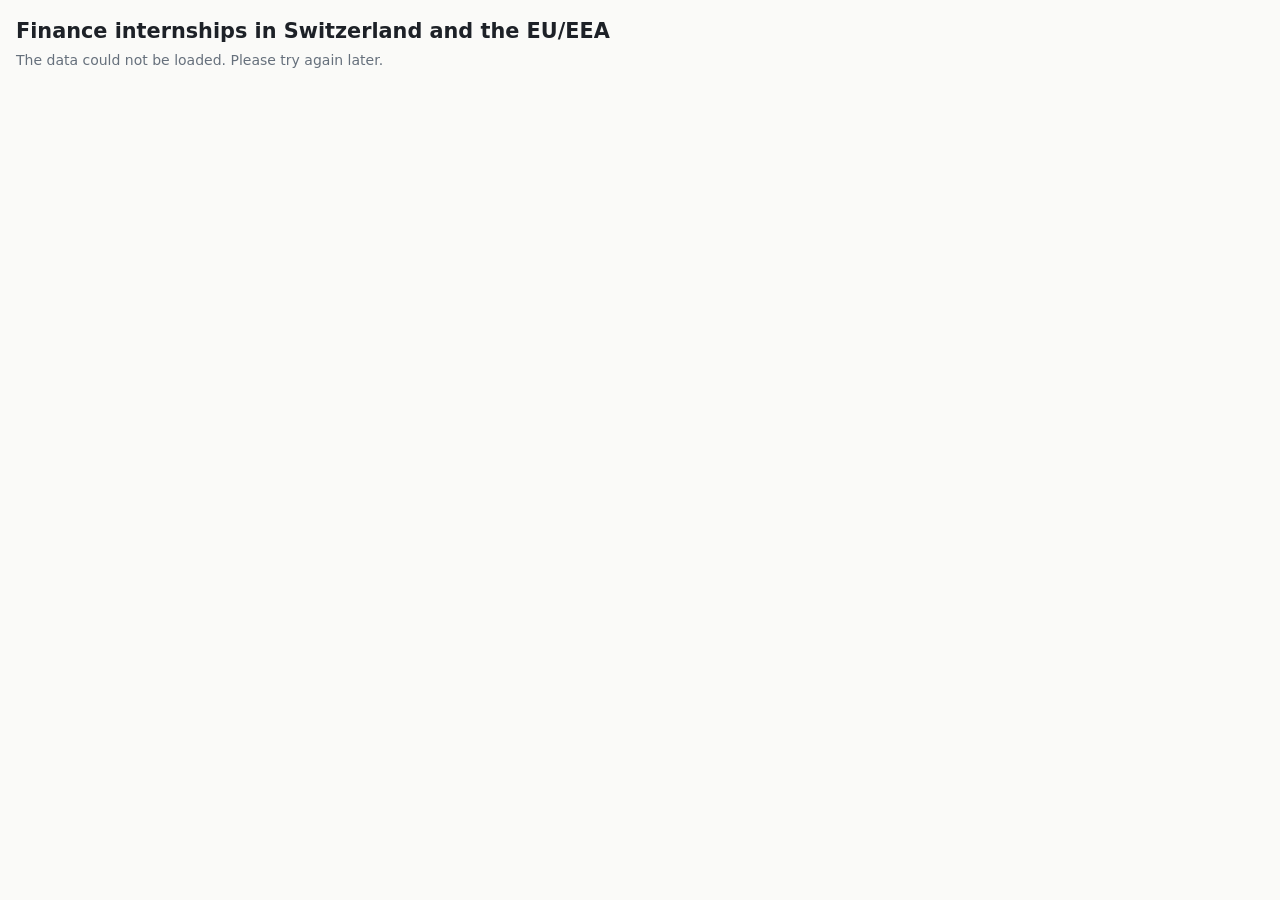
==== site/index.html @ c435c53b "feat: add tracker website Co-Authored-By: Claude Opus 5.5 <noreply@anthropic.com>" ====
<!doctype html>
<html lang="en">
<head>
<meta charset="utf-8">
<meta name="viewport" content="width=device-width, initial-scale=1">
<meta name="robots" content="noindex">
<meta name="color-scheme" content="light dark">
<title>Finance internships in Switzerland and the EU/EEA</title>
<link rel="stylesheet" href="style.css">
</head>
<body>
<header>
  <h1>Finance internships in Switzerland and the EU/EEA</h1>
  <p id="status" class="status" aria-live="polite">Loading...</p>
  <details id="coverage" class="coverage" hidden>
    <summary id="coverage-summary"></summary>
    <p id="coverage-list"></p>
  </details>
</header>
<main>
  <section id="filters" class="filters" aria-label="Filters">
    <label class="open-only"><input type="checkbox" id="open-only" checked> Open only</label>
    <details data-filter="countries"><summary>Country <span class="count"></span></summary><div class="options"></div></details>
    <details data-filter="sectors"><summary>Sector <span class="count"></span></summary><div class="options"></div></details>
    <details data-filter="seasons"><summary>Season <span class="count"></span></summary><div class="options"></div></details>
    <details data-filter="languages"><summary>Languages <span class="count"></span></summary>
      <div class="options"></div>
      <p class="hint">Hides roles that need a language you have not ticked. Roles with no stated language stay visible.</p>
    </details>
    <button type="button" id="reset">Reset</button>
  </section>
  <p id="result-count" class="result-count"></p>
  <div class="table-wrap" id="table-wrap">
    <table id="roles">
      <thead><tr></tr></thead>
      <tbody></tbody>
    </table>
  </div>
  <p id="message" class="message" role="status"></p>
</main>
<script type="module" src="app.js"></script>
</body>
</html>
---- site/style.css ----
:root {
  --bg: #fafaf8; --fg: #1d2127; --muted: #66707c; --line: #dcdfe3; --head: #eef0f2;
  --accent: #0b5cad; --row-alt: #f4f5f6; --warn-bg: #fff3d6; --warn-fg: #6b4a00;
}
@media (prefers-color-scheme: dark) {
  :root {
    --bg: #14171b; --fg: #e4e7ea; --muted: #97a1ac; --line: #2c333b; --head: #1e242b;
    --accent: #6cb2f2; --row-alt: #181c21; --warn-bg: #3b2f10; --warn-fg: #f3d58a;
  }
}
* { box-sizing: border-box; }
html, body { margin: 0; overflow-x: hidden; }
body { background: var(--bg); color: var(--fg); font: 14px/1.45 system-ui, -apple-system, "Segoe UI", sans-serif; padding: 16px; }
h1 { font-size: 1.3rem; margin: 0 0 4px; }
.status { margin: 0 0 6px; color: var(--muted); }
.budget-note { display: inline-block; background: var(--warn-bg); color: var(--warn-fg); padding: 1px 8px; border-radius: 4px; margin-top: 4px; }
.coverage { margin: 0 0 10px; color: var(--muted); }
.coverage summary { cursor: pointer; }
.coverage p { margin: 4px 0 0; max-height: 8em; overflow: auto; }
.filters { display: flex; flex-wrap: wrap; gap: 8px; align-items: flex-start; margin: 12px 0 8px; }
.filters details { position: relative; border: 1px solid var(--line); border-radius: 6px; background: var(--head); }
.filters summary { cursor: pointer; padding: 5px 10px; user-select: none; }
.options { display: flex; flex-direction: column; gap: 2px; padding: 4px 10px 8px; max-height: 14em; overflow: auto; min-width: 11em; background: var(--bg); border-top: 1px solid var(--line); }
.filters details[open] { z-index: 5; }
.hint { margin: 0; padding: 0 10px 8px; color: var(--muted); font-size: 12px; max-width: 18em; }
.open-only { padding: 5px 6px; }
button { font: inherit; color: inherit; }
#reset { border: 1px solid var(--line); background: var(--head); border-radius: 6px; padding: 5px 10px; cursor: pointer; }
.result-count { margin: 4px 0; color: var(--muted); }
.table-wrap { overflow: auto; max-width: 100%; max-height: 75vh; border: 1px solid var(--line); border-radius: 6px; }
table { border-collapse: separate; border-spacing: 0; width: 100%; min-width: 900px; }
th, td { text-align: left; padding: 6px 10px; border-bottom: 1px solid var(--line); vertical-align: top; }
thead th { position: sticky; top: 0; background: var(--head); z-index: 2; padding: 0; white-space: nowrap; }
thead th button { all: unset; box-sizing: border-box; display: block; width: 100%; padding: 8px 10px; cursor: pointer; font-weight: 600; }
thead th button:focus-visible { outline: 2px solid var(--accent); outline-offset: -2px; }
tbody tr:nth-child(even) { background: var(--row-alt); }
tbody tr.closed { color: var(--muted); }
td a { color: var(--accent); }
.muted { color: var(--muted); }
.tag { font-size: 11px; border: 1px solid var(--line); border-radius: 4px; padding: 0 5px; margin-left: 4px; }
.message { padding: 16px 0; color: var(--muted); }
[hidden] { display: none !important; }
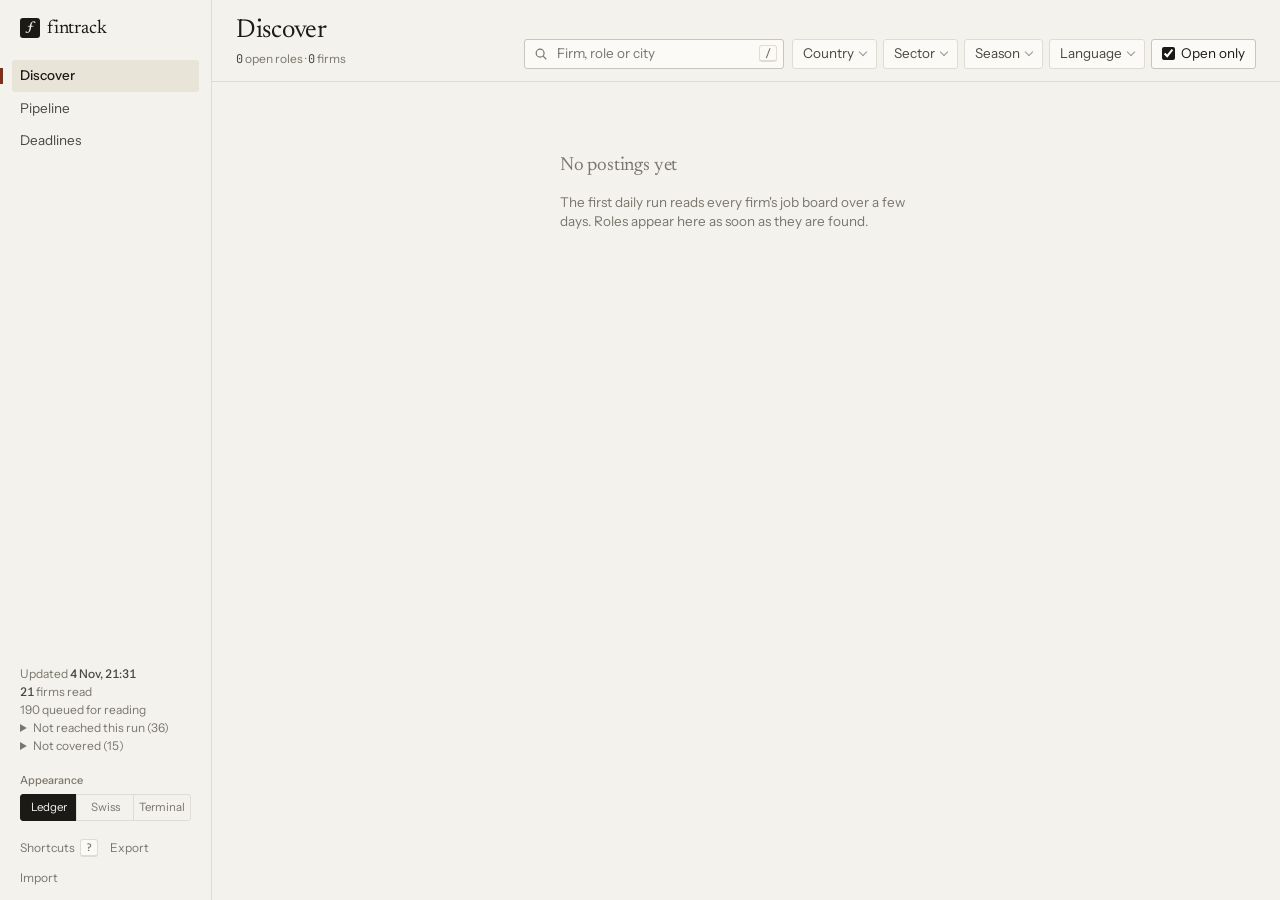
==== commit bdc18be5: "Redesign the site as a discovery and application tracker Three views (Discover, Pipeline, Deadlines)" ====
--- a/site/index.html
+++ b/site/index.html
@@ -1,43 +1,86 @@
 <!doctype html>
-<html lang="en">
+<html lang="en" data-theme="ledger">
 <head>
 <meta charset="utf-8">
 <meta name="viewport" content="width=device-width, initial-scale=1">
 <meta name="robots" content="noindex">
-<meta name="color-scheme" content="light dark">
-<title>Finance internships in Switzerland and the EU/EEA</title>
+<title>Fintrack — finance internships, Switzerland &amp; EU</title>
+<link rel="preconnect" href="https://fonts.googleapis.com">
+<link rel="preconnect" href="https://fonts.gstatic.com" crossorigin>
+<link id="theme-fonts" rel="stylesheet" href="https://fonts.googleapis.com/css2?family=Instrument+Sans:wght@400;500;600&family=Newsreader:opsz,wght@6..72,400;6..72,500&family=JetBrains+Mono:wght@400;500&display=swap">
 <link rel="stylesheet" href="style.css">
+<script>
+  // Apply the saved theme before first paint.
+  try { const t = JSON.parse(localStorage.getItem("fintrack.prefs.v1"))?.theme; if (t) document.documentElement.dataset.theme = t; } catch {}
+</script>
 </head>
 <body>
-<header>
-  <h1>Finance internships in Switzerland and the EU/EEA</h1>
-  <p id="status" class="status" aria-live="polite">Loading...</p>
-  <details id="coverage" class="coverage" hidden>
-    <summary id="coverage-summary"></summary>
-    <p id="coverage-list"></p>
-  </details>
-</header>
-<main>
-  <section id="filters" class="filters" aria-label="Filters">
-    <label class="open-only"><input type="checkbox" id="open-only" checked> Open only</label>
-    <details data-filter="countries"><summary>Country <span class="count"></span></summary><div class="options"></div></details>
-    <details data-filter="sectors"><summary>Sector <span class="count"></span></summary><div class="options"></div></details>
-    <details data-filter="seasons"><summary>Season <span class="count"></span></summary><div class="options"></div></details>
-    <details data-filter="languages"><summary>Languages <span class="count"></span></summary>
-      <div class="options"></div>
-      <p class="hint">Hides roles that need a language you have not ticked. Roles with no stated language stay visible.</p>
-    </details>
-    <button type="button" id="reset">Reset</button>
-  </section>
-  <p id="result-count" class="result-count"></p>
-  <div class="table-wrap" id="table-wrap">
-    <table id="roles">
-      <thead><tr></tr></thead>
-      <tbody></tbody>
-    </table>
-  </div>
-  <p id="message" class="message" role="status"></p>
-</main>
+<a class="skip" href="#view">Skip to content</a>
+<div class="app">
+  <nav class="rail" aria-label="Main">
+    <div class="brand"><span class="brand-mark" aria-hidden="true">ƒ</span>fintrack</div>
+    <ul class="nav">
+      <li><a href="#discover" data-view="discover"><span>Discover</span><kbd>1</kbd><span class="nav-count" id="count-discover"></span></a></li>
+      <li><a href="#pipeline" data-view="pipeline"><span>Pipeline</span><kbd>2</kbd><span class="nav-count" id="count-pipeline"></span></a></li>
+      <li><a href="#deadlines" data-view="deadlines"><span>Deadlines</span><kbd>3</kbd><span class="nav-count" id="count-deadlines"></span></a></li>
+    </ul>
+    <div class="rail-foot">
+      <section class="coverage" id="coverage" aria-label="Data coverage"></section>
+      <fieldset class="themes">
+        <legend>Appearance</legend>
+        <label><input type="radio" name="theme" value="ledger"><span>Ledger</span></label>
+        <label><input type="radio" name="theme" value="swiss"><span>Swiss</span></label>
+        <label><input type="radio" name="theme" value="terminal"><span>Terminal</span></label>
+      </fieldset>
+      <div class="rail-actions">
+        <button type="button" class="link" id="open-shortcuts">Shortcuts <kbd>?</kbd></button>
+        <button type="button" class="link" id="export">Export</button>
+        <label class="link file-link">Import<input type="file" id="import" accept="application/json" hidden></label>
+      </div>
+    </div>
+  </nav>
+
+  <main class="main" id="main">
+    <header class="bar">
+      <div class="bar-title">
+        <h1 id="view-title">Discover</h1>
+        <p class="bar-meta" id="view-meta" aria-live="polite"></p>
+      </div>
+      <div class="toolbar" id="toolbar">
+        <label class="search">
+          <span class="visually-hidden">Search roles</span>
+          <svg aria-hidden="true" viewBox="0 0 16 16" width="14" height="14"><circle cx="7" cy="7" r="4.5" fill="none" stroke="currentColor" stroke-width="1.4"/><path d="M10.5 10.5 14 14" stroke="currentColor" stroke-width="1.4"/></svg>
+          <input id="search" type="search" placeholder="Firm, role or city" autocomplete="off" spellcheck="false">
+          <kbd>/</kbd>
+        </label>
+        <div class="filters" id="filters"></div>
+      </div>
+    </header>
+    <section id="view" class="view" tabindex="-1" aria-live="polite" aria-busy="true">
+      <div class="state"><p class="state-title">Loading postings…</p></div>
+    </section>
+  </main>
+
+  <aside class="detail" id="detail" aria-label="Role details" hidden></aside>
+</div>
+
+<dialog id="shortcuts" class="dialog" aria-labelledby="shortcuts-title">
+  <h2 id="shortcuts-title">Keyboard</h2>
+  <dl class="keys">
+    <dt><kbd>1</kbd> <kbd>2</kbd> <kbd>3</kbd></dt><dd>Discover, Pipeline, Deadlines</dd>
+    <dt><kbd>/</kbd></dt><dd>Search</dd>
+    <dt><kbd>j</kbd> <kbd>k</kbd></dt><dd>Next / previous role</dd>
+    <dt><kbd>Enter</kbd></dt><dd>Open details</dd>
+    <dt><kbd>s</kbd></dt><dd>Shortlist or remove</dd>
+    <dt><kbd>a</kbd></dt><dd>Mark as applied</dd>
+    <dt><kbd>[</kbd> <kbd>]</kbd></dt><dd>Move stage back / forward</dd>
+    <dt><kbd>o</kbd></dt><dd>Open the original ad</dd>
+    <dt><kbd>Esc</kbd></dt><dd>Close details or clear search</dd>
+  </dl>
+  <form method="dialog"><button class="btn">Close</button></form>
+</dialog>
+
+<div class="toast" id="toast" role="status" aria-live="polite"></div>
 <script type="module" src="app.js"></script>
 </body>
 </html>
--- a/site/style.css
+++ b/site/style.css
@@ -1,42 +1,641 @@
-:root {
-  --bg: #fafaf8; --fg: #1d2127; --muted: #66707c; --line: #dcdfe3; --head: #eef0f2;
-  --accent: #0b5cad; --row-alt: #f4f5f6; --warn-bg: #fff3d6; --warn-fg: #6b4a00;
+/* ---------------------------------------------------------------------------
+   Fintrack design tokens. Three art directions share one layout:
+   ledger (warm paper, serif display), swiss (white, grotesk, signal red),
+   terminal (graphite, mono-forward, amber).
+--------------------------------------------------------------------------- */
+:root,
+[data-theme="ledger"] {
+  --bg: #f4f2ec;
+  --surface: #fbfaf6;
+  --sunken: #ecE9e1;
+  --ink: #1b1a17;
+  --ink-2: #4a4740;
+  --muted: #7a766c;
+  --line: #e0dcd1;
+  --line-strong: #cbc5b7;
+  --accent: #8a2b16;          /* urgency, focus */
+  --accent-ink: #fbfaf6;
+  --accent-soft: #f1e2da;
+  --soon: #8a5a12;
+  --good: #2d6447;
+  --good-soft: #dfeae2;
+  --select: #e9e4d8;
+  --font-ui: "Instrument Sans", system-ui, sans-serif;
+  --font-display: "Newsreader", Georgia, serif;
+  --font-mono: "JetBrains Mono", ui-monospace, monospace;
+  --display-weight: 400;
+  --display-tracking: -0.01em;
+  --label-case: none;
+  --label-tracking: 0;
+  --radius: 3px;
+  --row: 36px;
+  --fs: 13.5px;
+  color-scheme: light;
 }
 @media (prefers-color-scheme: dark) {
-  :root {
-    --bg: #14171b; --fg: #e4e7ea; --muted: #97a1ac; --line: #2c333b; --head: #1e242b;
-    --accent: #6cb2f2; --row-alt: #181c21; --warn-bg: #3b2f10; --warn-fg: #f3d58a;
+  [data-theme="ledger"] {
+    --bg: #151412; --surface: #1c1b18; --sunken: #121110; --ink: #ece8df; --ink-2: #c4bfb3; --muted: #8d887d;
+    --line: #2b2925; --line-strong: #3b3832; --accent: #e5866a; --accent-ink: #151412; --accent-soft: #3a231c;
+    --soon: #d9a55a; --good: #7fbf98; --good-soft: #1f2e25; --select: #26241f;
+    color-scheme: dark;
   }
 }
-* { box-sizing: border-box; }
-html, body { margin: 0; overflow-x: hidden; }
-body { background: var(--bg); color: var(--fg); font: 14px/1.45 system-ui, -apple-system, "Segoe UI", sans-serif; padding: 16px; }
-h1 { font-size: 1.3rem; margin: 0 0 4px; }
-.status { margin: 0 0 6px; color: var(--muted); }
-.budget-note { display: inline-block; background: var(--warn-bg); color: var(--warn-fg); padding: 1px 8px; border-radius: 4px; margin-top: 4px; }
-.coverage { margin: 0 0 10px; color: var(--muted); }
-.coverage summary { cursor: pointer; }
-.coverage p { margin: 4px 0 0; max-height: 8em; overflow: auto; }
-.filters { display: flex; flex-wrap: wrap; gap: 8px; align-items: flex-start; margin: 12px 0 8px; }
-.filters details { position: relative; border: 1px solid var(--line); border-radius: 6px; background: var(--head); }
-.filters summary { cursor: pointer; padding: 5px 10px; user-select: none; }
-.options { display: flex; flex-direction: column; gap: 2px; padding: 4px 10px 8px; max-height: 14em; overflow: auto; min-width: 11em; background: var(--bg); border-top: 1px solid var(--line); }
-.filters details[open] { z-index: 5; }
-.hint { margin: 0; padding: 0 10px 8px; color: var(--muted); font-size: 12px; max-width: 18em; }
-.open-only { padding: 5px 6px; }
-button { font: inherit; color: inherit; }
-#reset { border: 1px solid var(--line); background: var(--head); border-radius: 6px; padding: 5px 10px; cursor: pointer; }
-.result-count { margin: 4px 0; color: var(--muted); }
-.table-wrap { overflow: auto; max-width: 100%; max-height: 75vh; border: 1px solid var(--line); border-radius: 6px; }
-table { border-collapse: separate; border-spacing: 0; width: 100%; min-width: 900px; }
-th, td { text-align: left; padding: 6px 10px; border-bottom: 1px solid var(--line); vertical-align: top; }
-thead th { position: sticky; top: 0; background: var(--head); z-index: 2; padding: 0; white-space: nowrap; }
-thead th button { all: unset; box-sizing: border-box; display: block; width: 100%; padding: 8px 10px; cursor: pointer; font-weight: 600; }
-thead th button:focus-visible { outline: 2px solid var(--accent); outline-offset: -2px; }
-tbody tr:nth-child(even) { background: var(--row-alt); }
-tbody tr.closed { color: var(--muted); }
-td a { color: var(--accent); }
-.muted { color: var(--muted); }
-.tag { font-size: 11px; border: 1px solid var(--line); border-radius: 4px; padding: 0 5px; margin-left: 4px; }
-.message { padding: 16px 0; color: var(--muted); }
-[hidden] { display: none !important; }
+[data-theme="swiss"] {
+  --bg: #ffffff;
+  --surface: #ffffff;
+  --sunken: #f5f5f5;
+  --ink: #0a0a0a;
+  --ink-2: #333333;
+  --muted: #737373;
+  --line: #e8e8e8;
+  --line-strong: #0a0a0a;
+  --accent: #e10600;
+  --accent-ink: #ffffff;
+  --accent-soft: #fde8e7;
+  --soon: #0a0a0a;
+  --good: #0a0a0a;
+  --good-soft: #f0f0f0;
+  --select: #f3f3f3;
+  --font-ui: "Geist", "Helvetica Neue", Arial, sans-serif;
+  --font-display: "Geist", "Helvetica Neue", Arial, sans-serif;
+  --font-mono: "Geist Mono", ui-monospace, monospace;
+  --display-weight: 600;
+  --display-tracking: -0.035em;
+  --label-case: uppercase;
+  --label-tracking: 0.06em;
+  --radius: 0px;
+  --row: 38px;
+  --fs: 13.5px;
+  color-scheme: light;
+}
+[data-theme="terminal"] {
+  --bg: #0d0e10;
+  --surface: #131518;
+  --sunken: #0a0b0c;
+  --ink: #d9dce1;
+  --ink-2: #aeb3bb;
+  --muted: #6f7680;
+  --line: #20242a;
+  --line-strong: #323840;
+  --accent: #f2a93b;
+  --accent-ink: #0d0e10;
+  --accent-soft: #2a2114;
+  --soon: #c9cdd3;
+  --good: #7ccf9a;
+  --good-soft: #15241b;
+  --select: #1a1d22;
+  --font-ui: "IBM Plex Sans", system-ui, sans-serif;
+  --font-display: "IBM Plex Mono", ui-monospace, monospace;
+  --font-mono: "IBM Plex Mono", ui-monospace, monospace;
+  --display-weight: 500;
+  --display-tracking: -0.02em;
+  --label-case: uppercase;
+  --label-tracking: 0.08em;
+  --radius: 2px;
+  --row: 32px;
+  --fs: 13px;
+  color-scheme: dark;
+}
+
+/* --- base ---------------------------------------------------------------- */
+*, *::before, *::after { box-sizing: border-box; }
+html, body { margin: 0; height: 100%; }
+body {
+  background: var(--bg);
+  color: var(--ink);
+  font: 400 var(--fs)/1.45 var(--font-ui);
+  font-feature-settings: "ss01", "cv11";
+  -webkit-font-smoothing: antialiased;
+  overflow-x: hidden;
+}
+a { color: inherit; }
+button, input, select, textarea { font: inherit; color: inherit; }
+kbd {
+  font: 500 10.5px/1 var(--font-mono);
+  color: var(--muted);
+  border: 1px solid var(--line);
+  border-bottom-width: 2px;
+  border-radius: var(--radius);
+  padding: 2px 4px;
+  min-width: 18px;
+  display: inline-block;
+  text-align: center;
+  background: var(--surface);
+}
+.num, .mono { font-family: var(--font-mono); font-variant-numeric: tabular-nums; letter-spacing: -0.01em; }
+.visually-hidden { position: absolute; width: 1px; height: 1px; overflow: hidden; clip: rect(0 0 0 0); white-space: nowrap; }
+.skip { position: absolute; left: -999px; top: 8px; z-index: 50; background: var(--ink); color: var(--bg); padding: 6px 10px; }
+.skip:focus { left: 8px; }
+:focus-visible { outline: 2px solid var(--accent); outline-offset: 1px; }
+.label {
+  font-size: 11px;
+  font-weight: 500;
+  color: var(--muted);
+  text-transform: var(--label-case);
+  letter-spacing: var(--label-tracking);
+}
+
+/* --- layout -------------------------------------------------------------- */
+.app {
+  display: grid;
+  grid-template-columns: 212px minmax(0, 1fr);
+  height: 100vh;
+  height: 100dvh;
+}
+.app.has-detail { grid-template-columns: 212px minmax(0, 1fr) min(420px, 38vw); }
+
+/* rail */
+.rail {
+  display: flex;
+  flex-direction: column;
+  border-right: 1px solid var(--line);
+  padding: 18px 12px 14px;
+  min-height: 0;
+  overflow-y: auto;
+}
+.brand {
+  font: var(--display-weight) 19px/1 var(--font-display);
+  letter-spacing: var(--display-tracking);
+  padding: 0 8px 22px;
+  display: flex;
+  align-items: center;
+  gap: 7px;
+}
+.brand-mark {
+  display: inline-grid;
+  place-items: center;
+  width: 20px;
+  height: 20px;
+  background: var(--ink);
+  color: var(--bg);
+  font: italic 500 14px/1 var(--font-display);
+  border-radius: var(--radius);
+}
+[data-theme="swiss"] .brand-mark { background: var(--accent); font-style: normal; }
+.nav { list-style: none; margin: 0; padding: 0; display: grid; gap: 1px; }
+.nav a {
+  display: grid;
+  grid-template-columns: 1fr auto auto;
+  align-items: center;
+  gap: 8px;
+  padding: 6px 8px;
+  text-decoration: none;
+  color: var(--ink-2);
+  border-radius: var(--radius);
+}
+.nav a kbd { visibility: hidden; }
+.nav a:hover { background: var(--select); }
+.nav a:hover kbd { visibility: visible; }
+.nav a[aria-current="page"] { background: var(--select); color: var(--ink); font-weight: 500; }
+.nav a[aria-current="page"]::before {
+  content: "";
+  position: absolute;
+  margin-left: -20px;
+  width: 3px; height: 16px;
+  background: var(--accent);
+}
+.nav-count { font: 400 11.5px var(--font-mono); color: var(--muted); font-variant-numeric: tabular-nums; }
+.rail-foot { margin-top: auto; display: grid; gap: 18px; padding: 0 8px; }
+.coverage { font-size: 12px; color: var(--muted); line-height: 1.5; }
+.coverage strong { color: var(--ink-2); font-weight: 500; }
+.coverage details summary { cursor: pointer; }
+.coverage details summary:hover { color: var(--ink); }
+.coverage ul { margin: 6px 0 0; padding: 0 0 0 12px; max-height: 140px; overflow: auto; }
+.coverage .warn { color: var(--soon); }
+.themes { border: 0; padding: 0; margin: 0; display: flex; gap: 0; flex-wrap: wrap; }
+.themes legend { padding: 0; margin-bottom: 6px; }
+.themes legend { font-size: 11px; font-weight: 500; color: var(--muted); text-transform: var(--label-case); letter-spacing: var(--label-tracking); }
+.themes label { flex: 1; }
+.themes input { position: absolute; opacity: 0; }
+.themes span {
+  display: block;
+  text-align: center;
+  padding: 4px 0;
+  font-size: 11.5px;
+  border: 1px solid var(--line);
+  margin-left: -1px;
+  cursor: pointer;
+  color: var(--muted);
+}
+.themes label:first-of-type span { border-radius: var(--radius) 0 0 var(--radius); margin-left: 0; }
+.themes label:last-of-type span { border-radius: 0 var(--radius) var(--radius) 0; }
+.themes input:checked + span { background: var(--ink); color: var(--bg); border-color: var(--ink); }
+.themes input:focus-visible + span { outline: 2px solid var(--accent); }
+.rail-actions { display: flex; gap: 12px; flex-wrap: wrap; }
+.link { background: none; border: 0; padding: 0; color: var(--muted); font-size: 12px; cursor: pointer; display: inline-flex; gap: 5px; align-items: center; }
+.link:hover { color: var(--ink); }
+.file-link:focus-within { outline: 2px solid var(--accent); }
+
+/* main */
+.main { display: flex; flex-direction: column; min-width: 0; min-height: 0; }
+.bar {
+  display: grid;
+  grid-template-columns: auto 1fr;
+  align-items: end;
+  gap: 12px 28px;
+  padding: 18px 24px 12px;
+  border-bottom: 1px solid var(--line);
+}
+.bar h1 {
+  margin: 0;
+  font: var(--display-weight) 26px/1.05 var(--font-display);
+  letter-spacing: var(--display-tracking);
+}
+[data-theme="terminal"] .bar h1 { font-size: 19px; }
+.bar-meta { margin: 5px 0 0; color: var(--muted); font-size: 12px; white-space: nowrap; }
+.bar-meta .num { color: var(--ink-2); }
+.toolbar { display: flex; flex-wrap: wrap; gap: 8px; justify-content: flex-end; align-items: center; }
+.toolbar[hidden] { display: none; }
+.search {
+  display: flex;
+  align-items: center;
+  gap: 7px;
+  height: 30px;
+  padding: 0 6px 0 9px;
+  border: 1px solid var(--line-strong);
+  border-radius: var(--radius);
+  background: var(--surface);
+  color: var(--muted);
+  width: 260px;
+}
+[data-theme="swiss"] .search { border-color: var(--line); border-bottom-color: var(--ink); }
+.search:focus-within { border-color: var(--ink); }
+.search input { border: 0; outline: 0; background: none; flex: 1; min-width: 0; color: var(--ink); }
+.search input::-webkit-search-cancel-button { display: none; }
+.filters { display: flex; gap: 6px; flex-wrap: wrap; align-items: center; }
+
+/* menu buttons (filters) */
+.menu { position: relative; }
+.menu > summary {
+  list-style: none;
+  display: inline-flex;
+  align-items: center;
+  gap: 6px;
+  height: 30px;
+  padding: 0 10px;
+  border: 1px solid var(--line);
+  border-radius: var(--radius);
+  cursor: pointer;
+  user-select: none;
+  color: var(--ink-2);
+  background: var(--surface);
+}
+.menu > summary::-webkit-details-marker { display: none; }
+.menu > summary::after {
+  content: "";
+  width: 6px; height: 6px;
+  border-right: 1.3px solid currentColor;
+  border-bottom: 1.3px solid currentColor;
+  transform: translateY(-2px) rotate(45deg);
+  opacity: .55;
+}
+.menu > summary:hover { border-color: var(--line-strong); color: var(--ink); }
+.menu.active > summary { border-color: var(--ink); color: var(--ink); }
+.menu .badge { font: 500 11px var(--font-mono); background: var(--ink); color: var(--bg); padding: 1px 5px; border-radius: var(--radius); }
+.menu-pop {
+  position: absolute;
+  z-index: 20;
+  top: calc(100% + 4px);
+  right: 0;
+  min-width: 220px;
+  max-height: 340px;
+  overflow: auto;
+  background: var(--surface);
+  border: 1px solid var(--line-strong);
+  border-radius: var(--radius);
+  box-shadow: 0 8px 24px -8px rgb(0 0 0 / .18);
+  padding: 6px;
+}
+.menu-pop .opt {
+  display: grid;
+  grid-template-columns: 16px 1fr auto;
+  gap: 8px;
+  align-items: center;
+  padding: 5px 6px;
+  border-radius: var(--radius);
+  cursor: pointer;
+}
+.menu-pop .opt:hover { background: var(--select); }
+.menu-pop .opt input { margin: 0; accent-color: var(--ink); }
+.menu-pop .opt .num { color: var(--muted); font-size: 11.5px; }
+.menu-pop .hint { margin: 6px 6px 2px; font-size: 11.5px; color: var(--muted); max-width: 240px; }
+.menu-pop .menu-actions { display: flex; justify-content: space-between; padding: 6px 6px 2px; border-top: 1px solid var(--line); margin-top: 4px; }
+
+.toggle {
+  display: inline-flex; align-items: center; gap: 6px; height: 30px; padding: 0 10px;
+  border: 1px solid var(--line); border-radius: var(--radius); cursor: pointer; color: var(--ink-2); background: var(--surface);
+}
+.toggle input { margin: 0; accent-color: var(--ink); }
+.toggle:has(input:checked) { color: var(--ink); border-color: var(--line-strong); }
+.clear { height: 30px; }
+
+/* view */
+.view { flex: 1; min-height: 0; overflow: auto; outline: none; position: relative; container: view / inline-size; }
+
+/* --- data table ---------------------------------------------------------- */
+.grid {
+  width: 100%;
+  border-collapse: separate;
+  border-spacing: 0;
+  table-layout: fixed;
+}
+.grid th {
+  position: sticky;
+  top: 0;
+  z-index: 2;
+  background: var(--bg);
+  text-align: left;
+  font-weight: 500;
+  font-size: 11px;
+  color: var(--muted);
+  text-transform: var(--label-case);
+  letter-spacing: var(--label-tracking);
+  padding: 0 10px;
+  height: 32px;
+  border-bottom: 1px solid var(--line-strong);
+  white-space: nowrap;
+}
+[data-theme="swiss"] .grid th { border-bottom: 2px solid var(--ink); }
+.grid th button { all: unset; cursor: pointer; display: inline-flex; gap: 4px; align-items: center; }
+.grid th button:hover { color: var(--ink); }
+.grid th button:focus-visible { outline: 2px solid var(--accent); }
+.grid th[aria-sort] button { color: var(--ink); }
+.grid th[aria-sort="ascending"] button::after { content: "↑"; font-family: var(--font-mono); }
+.grid th[aria-sort="descending"] button::after { content: "↓"; font-family: var(--font-mono); }
+.grid th.r, .grid td.r { text-align: right; }
+.grid th:first-child, .grid td:first-child { padding-left: 24px; }
+.grid th:last-child, .grid td:last-child { padding-right: 24px; }
+.grid td {
+  height: var(--row);
+  padding: 0 10px;
+  border-bottom: 1px solid var(--line);
+  white-space: nowrap;
+  overflow: hidden;
+  text-overflow: ellipsis;
+  vertical-align: middle;
+}
+.grid tbody tr { cursor: default; }
+.grid tbody tr:hover td { background: var(--select); }
+.grid tbody tr.focused td { background: var(--select); }
+.grid tbody tr.focused td:first-child { box-shadow: inset 3px 0 0 var(--accent); }
+.grid tbody tr.selected td { background: var(--select); }
+.grid tbody tr.closed td { color: var(--muted); }
+.grid tbody tr.closed .role-title { text-decoration: line-through; text-decoration-color: var(--line-strong); }
+.firm { font-weight: 500; }
+.grid td.c-star { overflow: visible; text-overflow: clip; padding-right: 0; }
+.grid td.stack { height: auto; padding-top: 8px; padding-bottom: 8px; }
+.stack > span { display: block; overflow: hidden; text-overflow: ellipsis; }
+.stack .role-title { font-size: 12.5px; color: var(--muted); margin-top: 1px; }
+.closes-line { display: inline-flex; gap: 10px; align-items: baseline; }
+.coverage .num { font-family: var(--font-ui); letter-spacing: 0; }
+.role-title { color: var(--ink-2); }
+.grid .sub { color: var(--muted); }
+.new {
+  font: 500 9.5px/1 var(--font-mono);
+  text-transform: uppercase;
+  letter-spacing: .06em;
+  color: var(--accent);
+  margin-left: 6px;
+  vertical-align: 1px;
+}
+
+.group-row td.group-cell { overflow: visible; position: relative; z-index: 1; }
+.group-row h2 { white-space: nowrap; }
+.group-row td {
+  height: auto;
+  padding-top: 18px;
+  padding-bottom: 6px;
+  background: var(--bg) !important;
+  border-bottom: 1px solid var(--line-strong);
+  cursor: default;
+}
+.group-row h2 {
+  margin: 0;
+  display: flex;
+  gap: 8px;
+  align-items: baseline;
+  font: var(--display-weight) 15px/1.2 var(--font-display);
+  letter-spacing: var(--display-tracking);
+}
+.group-row h2 .num { font-size: 11.5px; color: var(--muted); font-weight: 400; }
+
+/* save toggle */
+.star {
+  all: unset;
+  cursor: pointer;
+  width: 18px; height: 18px;
+  display: inline-grid; place-items: center;
+  color: var(--line-strong);
+  border-radius: var(--radius);
+}
+.star:hover { color: var(--ink); }
+.star:focus-visible { outline: 2px solid var(--accent); }
+.star[aria-pressed="true"] { color: var(--ink); }
+.star svg { width: 13px; height: 13px; }
+
+/* days left */
+.days { font-family: var(--font-mono); font-variant-numeric: tabular-nums; font-size: 12px; }
+.days.urgent { color: var(--accent); font-weight: 500; }
+.days.soon { color: var(--soon); }
+.days.later, .days.none { color: var(--muted); }
+.days.past { color: var(--muted); }
+.date { font-family: var(--font-mono); font-size: 12px; color: var(--ink-2); font-variant-numeric: tabular-nums; }
+
+/* stage chip and progress marks */
+.stage {
+  display: inline-flex;
+  align-items: center;
+  gap: 7px;
+  font-size: 12px;
+  color: var(--ink-2);
+}
+.marks { display: inline-flex; gap: 2px; }
+.marks i { width: 6px; height: 3px; background: var(--line-strong); display: block; }
+.marks i.on { background: var(--ink); }
+.stage.offer .marks i { background: var(--good); }
+.stage.offer { color: var(--good); font-weight: 500; }
+.stage.rejected, .stage.withdrawn { color: var(--muted); }
+.stage.rejected .marks i, .stage.withdrawn .marks i { background: var(--line); }
+
+/* --- states -------------------------------------------------------------- */
+.state { max-width: 420px; margin: 72px auto; padding: 0 24px; text-align: left; }
+.state-title { font: var(--display-weight) 19px/1.3 var(--font-display); letter-spacing: var(--display-tracking); margin: 0 0 6px; }
+.state p { color: var(--muted); margin: 0 0 14px; }
+.skeleton td span { display: block; height: 9px; background: var(--sunken); border-radius: 2px; animation: pulse 1.4s ease-in-out infinite; }
+@keyframes pulse { 50% { opacity: .45; } }
+
+/* --- buttons ------------------------------------------------------------- */
+.btn {
+  display: inline-flex; align-items: center; gap: 6px; justify-content: center;
+  height: 30px; padding: 0 12px; border-radius: var(--radius);
+  border: 1px solid var(--line-strong); background: var(--surface); color: var(--ink);
+  cursor: pointer; text-decoration: none; font-weight: 500; white-space: nowrap;
+}
+.btn:hover { border-color: var(--ink); }
+.btn.primary { background: var(--ink); color: var(--bg); border-color: var(--ink); }
+.btn.primary:hover { opacity: .88; }
+[data-theme="swiss"] .btn.primary { background: var(--accent); border-color: var(--accent); color: #fff; }
+.btn.ghost { border-color: transparent; background: none; color: var(--muted); }
+.btn.ghost:hover { color: var(--ink); border-color: var(--line); }
+
+/* --- detail pane --------------------------------------------------------- */
+.detail {
+  border-left: 1px solid var(--line);
+  background: var(--surface);
+  min-height: 0;
+  overflow-y: auto;
+  display: flex;
+  flex-direction: column;
+}
+.detail[hidden] { display: none; }
+.detail-head { padding: 16px 20px 18px; border-bottom: 1px solid var(--line); }
+.detail-top { display: flex; justify-content: space-between; align-items: center; margin-bottom: 14px; }
+.detail-firm { font-weight: 500; color: var(--ink-2); }
+.detail h2 {
+  margin: 0 0 14px;
+  font: var(--display-weight) 23px/1.18 var(--font-display);
+  letter-spacing: var(--display-tracking);
+  text-wrap: balance;
+}
+[data-theme="terminal"] .detail h2 { font-size: 17px; line-height: 1.35; }
+.detail-cta { display: flex; gap: 8px; flex-wrap: wrap; }
+.facts { display: grid; grid-template-columns: 112px 1fr; margin: 0; padding: 6px 20px 14px; border-bottom: 1px solid var(--line); }
+.facts dt, .facts dd { padding: 7px 0; margin: 0; border-bottom: 1px dashed var(--line); }
+.facts dt:nth-last-of-type(1), .facts dd:last-of-type { border-bottom: 0; }
+.facts dt { color: var(--muted); }
+.detail-section { padding: 16px 20px; border-bottom: 1px solid var(--line); }
+.detail-section h3 { margin: 0 0 10px; }
+.stepper { display: grid; grid-template-columns: repeat(6, 1fr); gap: 2px; margin-bottom: 10px; }
+.stepper button {
+  all: unset;
+  cursor: pointer;
+  padding: 18px 0 0;
+  position: relative;
+  font-size: 10.5px;
+  color: var(--muted);
+  text-align: left;
+  line-height: 1.2;
+}
+.stepper button::before {
+  content: ""; position: absolute; top: 6px; left: 0; right: 0; height: 4px; background: var(--line);
+}
+.stepper button:hover::before { background: var(--line-strong); }
+.stepper button.done::before { background: var(--ink); }
+.stepper button.current { color: var(--ink); font-weight: 500; }
+.stepper button.current::before { background: var(--accent); }
+.stepper button:focus-visible { outline: 2px solid var(--accent); outline-offset: 2px; }
+.stage-actions { display: flex; gap: 6px; flex-wrap: wrap; }
+.field { display: grid; gap: 5px; margin-top: 14px; }
+.field input, .field textarea {
+  border: 1px solid var(--line-strong);
+  border-radius: var(--radius);
+  background: var(--bg);
+  padding: 6px 8px;
+  width: 100%;
+}
+.field textarea { min-height: 96px; resize: vertical; line-height: 1.5; }
+.field input:focus, .field textarea:focus { outline: none; border-color: var(--ink); }
+.field-row { display: grid; grid-template-columns: 1fr 1fr; gap: 10px; }
+.history { list-style: none; margin: 0; padding: 0; font-size: 12px; color: var(--muted); display: grid; gap: 3px; }
+.history .date { color: var(--muted); margin-right: 8px; }
+.detail-note { padding: 14px 20px 20px; font-size: 12px; color: var(--muted); margin: 0; }
+
+/* --- dialog & toast ------------------------------------------------------ */
+.dialog {
+  border: 1px solid var(--line-strong);
+  border-radius: var(--radius);
+  background: var(--surface);
+  color: var(--ink);
+  padding: 20px 22px;
+  width: min(380px, calc(100vw - 32px));
+  box-shadow: 0 24px 48px -16px rgb(0 0 0 / .3);
+}
+.dialog::backdrop { background: rgb(0 0 0 / .28); }
+.dialog h2 { margin: 0 0 12px; font: var(--display-weight) 19px var(--font-display); letter-spacing: var(--display-tracking); }
+.keys { display: grid; grid-template-columns: 96px 1fr; gap: 8px 12px; margin: 0 0 18px; }
+.keys dt { white-space: nowrap; }
+.keys dd { margin: 0; color: var(--ink-2); }
+.toast {
+  position: fixed;
+  left: 50%;
+  bottom: 20px;
+  transform: translate(-50%, 12px);
+  background: var(--ink);
+  color: var(--bg);
+  padding: 8px 14px;
+  border-radius: var(--radius);
+  font-size: 12.5px;
+  opacity: 0;
+  pointer-events: none;
+  transition: opacity .16s, transform .16s;
+  z-index: 40;
+}
+.toast.show { opacity: 1; transform: translate(-50%, 0); }
+
+/* --- responsive ---------------------------------------------------------- */
+@media (max-width: 1180px) {
+  .app.has-detail { grid-template-columns: 212px minmax(0, 1fr); }
+  .app.has-detail .detail {
+    position: fixed; top: 0; right: 0; bottom: 0; width: min(420px, 100vw); z-index: 30;
+    box-shadow: -16px 0 40px -20px rgb(0 0 0 / .35);
+  }
+}
+@media (max-width: 900px) {
+  .bar { grid-template-columns: 1fr; }
+  .toolbar { justify-content: flex-start; }
+  .search { width: 100%; }
+}
+/* Columns give way by the width of the table itself, so the detail pane never squeezes the role title. */
+@container view (max-width: 1080px) { .col-sector, .col-lang, .col-updated { display: none; } }
+@container view (max-width: 860px) { .col-season, .col-closes, .col-what { display: none; } }
+@container view (max-width: 680px) { .col-status, .col-loc { display: none; } }
+@container view (max-width: 560px) {
+  .grid thead { display: none; }
+  .grid, .grid tbody { display: block; }
+  .grid tbody tr {
+    display: grid;
+    grid-template-columns: 24px 1fr auto;
+    grid-template-areas: "star firm days" "star role role" "star meta meta";
+    padding: 10px 16px;
+    border-bottom: 1px solid var(--line);
+    column-gap: 6px;
+  }
+  .grid td { display: block; height: auto; padding: 0; border: 0; }
+  .grid td:first-child, .grid td:last-child { padding: 0; }
+  .grid td.c-star { grid-area: star; }
+  .grid td.c-firm { grid-area: firm; }
+  .grid td.stack { padding: 0; }
+  .grid td.c-role { grid-area: role; white-space: normal; }
+  .grid td.c-days { grid-area: days; text-align: right; display: block !important; }
+  .grid td.c-loc { grid-area: meta; display: block !important; color: var(--muted); font-size: 12px; margin-top: 2px; }
+  .grid td.c-extra { display: none; }
+  .grid td.c-loc:has(.empty) { display: none !important; }
+  .grid tbody tr.focused td:first-child { box-shadow: none; }
+  .grid tbody tr.focused { box-shadow: inset 3px 0 0 var(--accent); }
+  .group-row { display: block !important; padding: 0 !important; border: 0 !important; }
+  .group-row td { display: none !important; }
+  .group-row td.group-cell { display: block !important; padding: 18px 16px 6px !important; border-bottom: 1px solid var(--line-strong); }
+}
+@media (max-width: 760px) {
+  .app, .app.has-detail { grid-template-columns: 1fr; grid-template-rows: auto 1fr; }
+  .rail {
+    flex-direction: row; align-items: center; gap: 4px; padding: 10px 16px;
+    border-right: 0; border-bottom: 1px solid var(--line); overflow: visible;
+  }
+  .brand { padding: 0 6px 0 0; font-size: 0; gap: 0; }
+  .brand-mark { font-size: 14px; }
+  .nav a { font-size: 13px; }
+  .nav { display: flex; gap: 2px; }
+  .nav a { padding: 5px 8px; grid-template-columns: auto auto; }
+  .nav a kbd { display: none; }
+  .nav a[aria-current="page"]::before { display: none; }
+  .rail-foot { display: none; }
+  .bar { padding: 14px 16px 10px; }
+  .bar h1 { font-size: 22px; }
+  .detail { position: fixed; inset: 0; width: auto !important; z-index: 30; }
+  .facts { grid-template-columns: 100px 1fr; }
+}
+@media (max-width: 400px) { .nav-count { display: none; } }
+@media (prefers-reduced-motion: reduce) {
+  * { transition: none !important; animation: none !important; }
+}
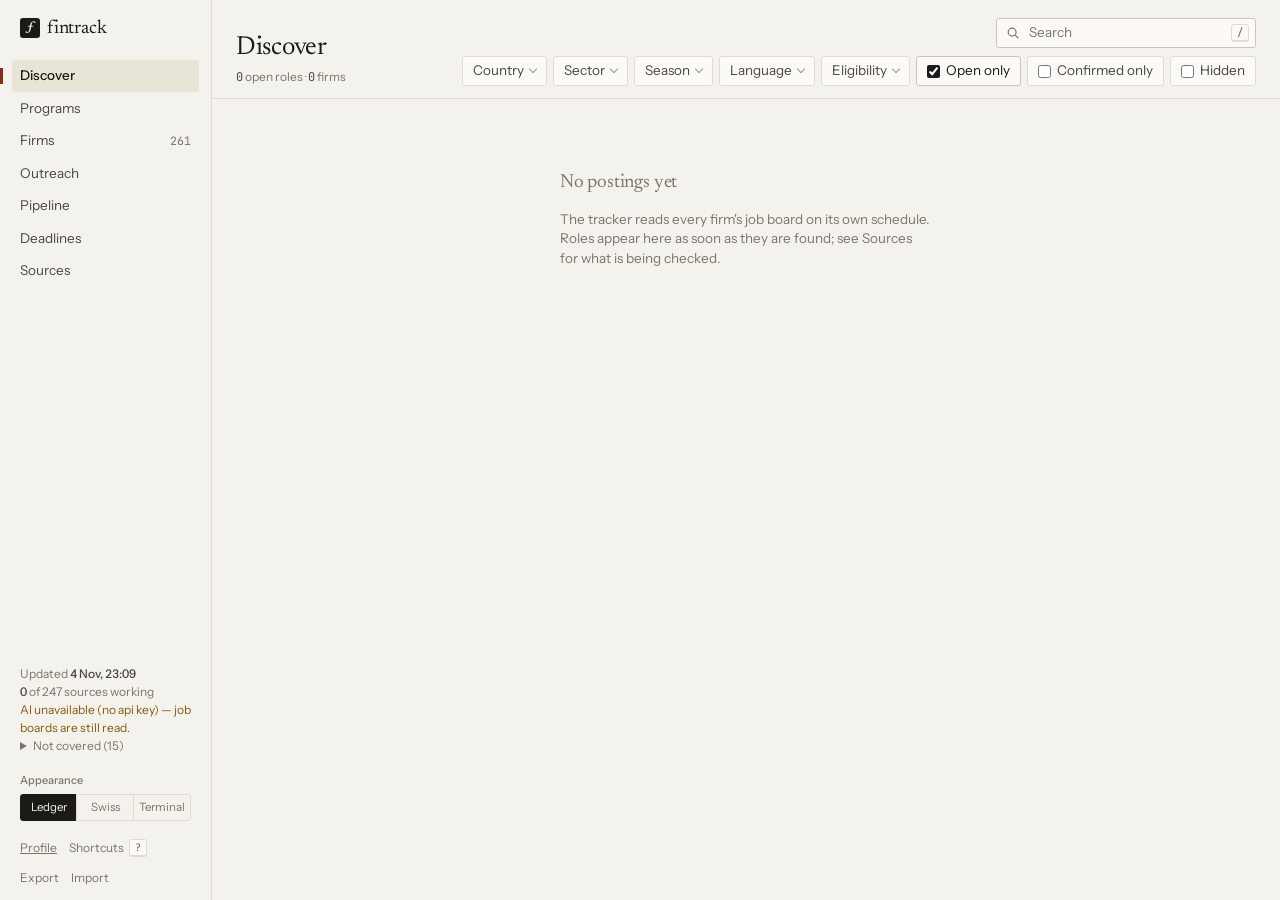
==== commit 984b698f: "Add Programs, Firms, Outreach, Sources and Profile workspaces to the site Keep the existing design, " ====
--- a/site/index.html
+++ b/site/index.html
@@ -4,7 +4,7 @@
 <meta charset="utf-8">
 <meta name="viewport" content="width=device-width, initial-scale=1">
 <meta name="robots" content="noindex">
-<title>Fintrack — finance internships, Switzerland &amp; EU</title>
+<title>Fintrack — finance internships</title>
 <link rel="preconnect" href="https://fonts.googleapis.com">
 <link rel="preconnect" href="https://fonts.gstatic.com" crossorigin>
 <link id="theme-fonts" rel="stylesheet" href="https://fonts.googleapis.com/css2?family=Instrument+Sans:wght@400;500;600&family=Newsreader:opsz,wght@6..72,400;6..72,500&family=JetBrains+Mono:wght@400;500&display=swap">
@@ -21,8 +21,12 @@
     <div class="brand"><span class="brand-mark" aria-hidden="true">ƒ</span>fintrack</div>
     <ul class="nav">
       <li><a href="#discover" data-view="discover"><span>Discover</span><kbd>1</kbd><span class="nav-count" id="count-discover"></span></a></li>
-      <li><a href="#pipeline" data-view="pipeline"><span>Pipeline</span><kbd>2</kbd><span class="nav-count" id="count-pipeline"></span></a></li>
-      <li><a href="#deadlines" data-view="deadlines"><span>Deadlines</span><kbd>3</kbd><span class="nav-count" id="count-deadlines"></span></a></li>
+      <li><a href="#programs" data-view="programs"><span>Programs</span><kbd>2</kbd><span class="nav-count" id="count-programs"></span></a></li>
+      <li><a href="#firms" data-view="firms"><span>Firms</span><kbd>3</kbd><span class="nav-count" id="count-firms"></span></a></li>
+      <li><a href="#outreach" data-view="outreach"><span>Outreach</span><kbd>4</kbd><span class="nav-count" id="count-outreach"></span></a></li>
+      <li><a href="#pipeline" data-view="pipeline"><span>Pipeline</span><kbd>5</kbd><span class="nav-count" id="count-pipeline"></span></a></li>
+      <li><a href="#deadlines" data-view="deadlines"><span>Deadlines</span><kbd>6</kbd><span class="nav-count" id="count-deadlines"></span></a></li>
+      <li><a href="#sources" data-view="sources"><span>Sources</span><kbd>7</kbd><span class="nav-count" id="count-sources"></span></a></li>
     </ul>
     <div class="rail-foot">
       <section class="coverage" id="coverage" aria-label="Data coverage"></section>
@@ -33,6 +37,7 @@
         <label><input type="radio" name="theme" value="terminal"><span>Terminal</span></label>
       </fieldset>
       <div class="rail-actions">
+        <a class="link" href="#profile" data-view="profile" id="open-profile">Profile</a>
         <button type="button" class="link" id="open-shortcuts">Shortcuts <kbd>?</kbd></button>
         <button type="button" class="link" id="export">Export</button>
         <label class="link file-link">Import<input type="file" id="import" accept="application/json" hidden></label>
@@ -50,7 +55,7 @@
         <label class="search">
           <span class="visually-hidden">Search roles</span>
           <svg aria-hidden="true" viewBox="0 0 16 16" width="14" height="14"><circle cx="7" cy="7" r="4.5" fill="none" stroke="currentColor" stroke-width="1.4"/><path d="M10.5 10.5 14 14" stroke="currentColor" stroke-width="1.4"/></svg>
-          <input id="search" type="search" placeholder="Firm, role or city" autocomplete="off" spellcheck="false">
+          <input id="search" type="search" placeholder="Search" autocomplete="off" spellcheck="false">
           <kbd>/</kbd>
         </label>
         <div class="filters" id="filters"></div>
@@ -67,7 +72,7 @@
 <dialog id="shortcuts" class="dialog" aria-labelledby="shortcuts-title">
   <h2 id="shortcuts-title">Keyboard</h2>
   <dl class="keys">
-    <dt><kbd>1</kbd> <kbd>2</kbd> <kbd>3</kbd></dt><dd>Discover, Pipeline, Deadlines</dd>
+    <dt><kbd>1</kbd>–<kbd>7</kbd></dt><dd>Discover, Programs, Firms, Outreach, Pipeline, Deadlines, Sources</dd>
     <dt><kbd>/</kbd></dt><dd>Search</dd>
     <dt><kbd>j</kbd> <kbd>k</kbd></dt><dd>Next / previous role</dd>
     <dt><kbd>Enter</kbd></dt><dd>Open details</dd>
@@ -75,6 +80,7 @@
     <dt><kbd>a</kbd></dt><dd>Mark as applied</dd>
     <dt><kbd>[</kbd> <kbd>]</kbd></dt><dd>Move stage back / forward</dd>
     <dt><kbd>o</kbd></dt><dd>Open the original ad</dd>
+    <dt><kbd>x</kbd></dt><dd>Not interested / undo</dd>
     <dt><kbd>Esc</kbd></dt><dd>Close details or clear search</dd>
   </dl>
   <form method="dialog"><button class="btn">Close</button></form>
--- a/site/style.css
+++ b/site/style.css
@@ -260,6 +260,7 @@
 }
 [data-theme="swiss"] .search { border-color: var(--line); border-bottom-color: var(--ink); }
 .search:focus-within { border-color: var(--ink); }
+.search[hidden] { display: none; }
 .search input { border: 0; outline: 0; background: none; flex: 1; min-width: 0; color: var(--ink); }
 .search input::-webkit-search-cancel-button { display: none; }
 .filters { display: flex; gap: 6px; flex-wrap: wrap; align-items: center; }
@@ -457,6 +458,29 @@
 .stage.rejected, .stage.withdrawn { color: var(--muted); }
 .stage.rejected .marks i, .stage.withdrawn .marks i { background: var(--line); }
 
+/* small status words, same type as .new */
+.tag {
+  font: 500 9.5px/1 var(--font-mono);
+  text-transform: uppercase;
+  letter-spacing: .06em;
+  margin-left: 6px;
+  vertical-align: 1px;
+  color: var(--muted);
+}
+.tag.soon { color: var(--soon); }
+.elig { font-size: 12px; color: var(--ink-2); }
+.elig::before { content: ""; display: inline-block; width: 6px; height: 6px; margin-right: 6px; vertical-align: 1px; background: var(--line-strong); }
+.elig.eligible { color: var(--good); }
+.elig.eligible::before { background: var(--good); }
+.elig.sponsorship::before { background: var(--soon); }
+.elig.ineligible { color: var(--muted); }
+.elig.ineligible::before { background: var(--accent); }
+.elig.potential::before { background: var(--ink-2); }
+.health-ok { color: var(--good); }
+.health-bad, .health-blocked { color: var(--accent); }
+.health-none { color: var(--muted); }
+.w-kind { font-weight: 500; }
+
 /* --- states -------------------------------------------------------------- */
 .state { max-width: 420px; margin: 72px auto; padding: 0 24px; text-align: left; }
 .state-title { font: var(--display-weight) 19px/1.3 var(--font-display); letter-spacing: var(--display-tracking); margin: 0 0 6px; }
@@ -539,6 +563,50 @@
 .history { list-style: none; margin: 0; padding: 0; font-size: 12px; color: var(--muted); display: grid; gap: 3px; }
 .history .date { color: var(--muted); margin-right: 8px; }
 .detail-note { padding: 14px 20px 20px; font-size: 12px; color: var(--muted); margin: 0; }
+.detail-line { margin: 10px 0 0; }
+.detail-section p.sub, .detail-head p.sub { color: var(--muted); font-size: 12px; margin: 8px 0; }
+.detail-verdict { margin: 0 0 8px; }
+.detail-section h3 + .reasons, .detail-section .reasons + h3 { margin-top: 0; }
+.detail-section .reasons + h3 { margin-top: 14px; }
+.reasons { list-style: none; margin: 0 0 10px; padding: 0; display: grid; gap: 6px; font-size: 12.5px; color: var(--ink-2); }
+.reasons li { display: grid; grid-template-columns: 28px 1fr; gap: 6px; align-items: baseline; }
+.reasons .mark { font-family: var(--font-mono); font-size: 11.5px; color: var(--muted); text-align: right; }
+.reasons .r-pass .mark { color: var(--good); }
+.reasons .r-fail .mark { color: var(--accent); }
+.reasons .r-sponsorship .mark { color: var(--soon); }
+.quote { display: block; font-size: 11.5px; margin-top: 2px; }
+.evidence { margin-top: 12px; }
+.evidence > summary { cursor: pointer; }
+.facts.compact { padding: 6px 0 0; border-bottom: 0; grid-template-columns: 96px 1fr; font-size: 12px; }
+.detail-section .history a, .detail-section a.sub { color: var(--ink-2); }
+.draft:not(:empty) { margin-top: 4px; }
+.field select, .rights-row select, .rights-row input, .field-row > input, .field-row > select {
+  border: 1px solid var(--line-strong);
+  border-radius: var(--radius);
+  background: var(--bg);
+  padding: 6px 8px;
+  width: 100%;
+  min-width: 0;
+}
+.field-row > input:focus, .field-row > select:focus, .field select:focus { outline: none; border-color: var(--ink); }
+.field .field-row + .field-row { margin-top: 6px; }
+
+/* full-width forms in the content area (Profile) */
+.page-form { max-width: 760px; padding: 4px 24px 24px; }
+.page-form .detail-section { padding-left: 0; padding-right: 0; }
+.section-title {
+  margin: 0 0 4px;
+  font: var(--display-weight) 15px/1.2 var(--font-display);
+  letter-spacing: var(--display-tracking);
+}
+.page-form .sub { color: var(--muted); margin: 4px 0 0; }
+.checks { display: flex; flex-wrap: wrap; gap: 6px; }
+.rights { list-style: none; margin: 12px 0 0; padding: 0; display: grid; gap: 6px; }
+.rights-row { grid-template-columns: 1.4fr 1.2fr 1fr auto auto; align-items: center; }
+
+/* operations summary above the Sources table */
+.ops-summary { padding: 10px 24px 14px; grid-template-columns: 120px 1fr; border-bottom: 0; }
+.grid + .grid { margin-top: 8px; }
 
 /* --- dialog & toast ------------------------------------------------------ */
 .dialog {
@@ -587,7 +655,8 @@
 }
 /* Columns give way by the width of the table itself, so the detail pane never squeezes the role title. */
 @container view (max-width: 1080px) { .col-sector, .col-lang, .col-updated { display: none; } }
-@container view (max-width: 860px) { .col-season, .col-closes, .col-what { display: none; } }
+@container view (max-width: 960px) { .col-fit { display: none; } }
+@container view (max-width: 860px) { .col-season, .col-closes, .col-what, .col-window { display: none; } }
 @container view (max-width: 680px) { .col-status, .col-loc { display: none; } }
 @container view (max-width: 560px) {
   .grid thead { display: none; }
@@ -617,15 +686,16 @@
   .group-row td.group-cell { display: block !important; padding: 18px 16px 6px !important; border-bottom: 1px solid var(--line-strong); }
 }
 @media (max-width: 760px) {
-  .app, .app.has-detail { grid-template-columns: 1fr; grid-template-rows: auto 1fr; }
+  .app, .app.has-detail { grid-template-columns: minmax(0, 1fr); grid-template-rows: auto 1fr; }
   .rail {
+    min-width: 0;
     flex-direction: row; align-items: center; gap: 4px; padding: 10px 16px;
     border-right: 0; border-bottom: 1px solid var(--line); overflow: visible;
   }
   .brand { padding: 0 6px 0 0; font-size: 0; gap: 0; }
   .brand-mark { font-size: 14px; }
   .nav a { font-size: 13px; }
-  .nav { display: flex; gap: 2px; }
+  .nav { display: flex; gap: 2px; overflow-x: auto; scrollbar-width: none; min-width: 0; }
   .nav a { padding: 5px 8px; grid-template-columns: auto auto; }
   .nav a kbd { display: none; }
   .nav a[aria-current="page"]::before { display: none; }
@@ -634,6 +704,8 @@
   .bar h1 { font-size: 22px; }
   .detail { position: fixed; inset: 0; width: auto !important; z-index: 30; }
   .facts { grid-template-columns: 100px 1fr; }
+  .rights-row { grid-template-columns: 1fr 1fr; }
+  .page-form { padding: 4px 16px 24px; }
 }
 @media (max-width: 400px) { .nav-count { display: none; } }
 @media (prefers-reduced-motion: reduce) {
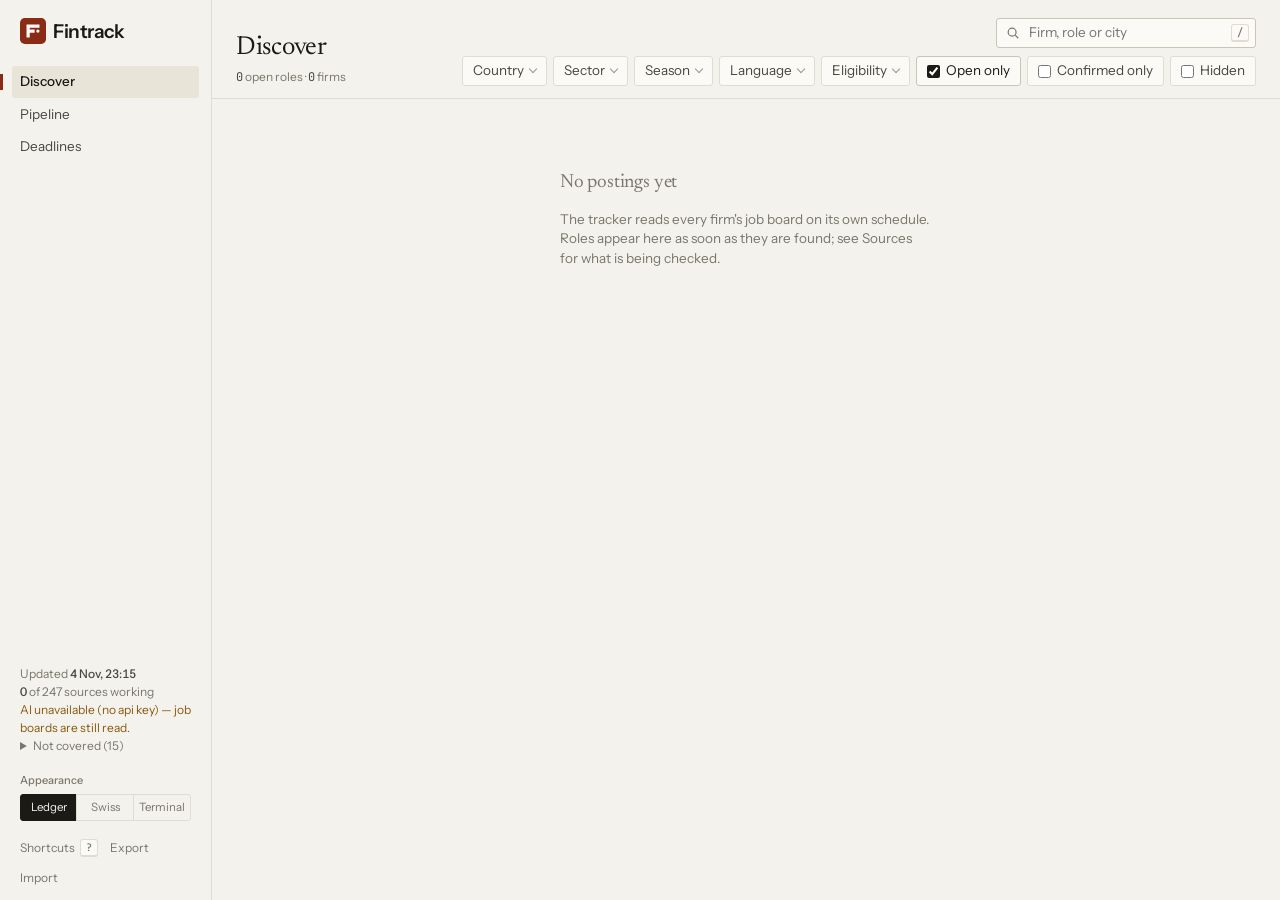
==== commit a0286562: "Add the Ledger F logo to the site Replace the text brand mark in the rail with the Ledger F mark (an" ====
--- a/site/index.html
+++ b/site/index.html
@@ -4,11 +4,25 @@
 <meta charset="utf-8">
 <meta name="viewport" content="width=device-width, initial-scale=1">
 <meta name="robots" content="noindex">
-<title>Fintrack — finance internships</title>
+<title>Fintrack — finance internships, Switzerland &amp; EU</title>
 <link rel="preconnect" href="https://fonts.googleapis.com">
 <link rel="preconnect" href="https://fonts.gstatic.com" crossorigin>
 <link id="theme-fonts" rel="stylesheet" href="https://fonts.googleapis.com/css2?family=Instrument+Sans:wght@400;500;600&family=Newsreader:opsz,wght@6..72,400;6..72,500&family=JetBrains+Mono:wght@400;500&display=swap">
+<link rel="stylesheet" href="https://fonts.googleapis.com/css2?family=Instrument+Sans:wght@600&text=Fintrack&display=swap">
 <link rel="stylesheet" href="style.css">
+<link rel="icon" href="favicon.ico" sizes="32x32">
+<link rel="icon" href="favicon.svg" type="image/svg+xml">
+<link rel="apple-touch-icon" href="apple-touch-icon.png">
+<meta name="description" content="Finance internships in Switzerland and the EU, read from firms' own career pages every day.">
+<meta property="og:type" content="website">
+<meta property="og:site_name" content="Fintrack">
+<meta property="og:title" content="Fintrack — finance internships, Switzerland &amp; EU">
+<meta property="og:description" content="Finance internships in Switzerland and the EU, read from firms' own career pages every day.">
+<meta property="og:image" content="https://crisamaa.github.io/fintrack/og-image.png">
+<meta property="og:image:width" content="1200">
+<meta property="og:image:height" content="630">
+<meta property="og:image:alt" content="The Fintrack logo">
+<meta name="twitter:card" content="summary_large_image">
 <script>
   // Apply the saved theme before first paint.
   try { const t = JSON.parse(localStorage.getItem("fintrack.prefs.v1"))?.theme; if (t) document.documentElement.dataset.theme = t; } catch {}
@@ -18,15 +32,18 @@
 <a class="skip" href="#view">Skip to content</a>
 <div class="app">
   <nav class="rail" aria-label="Main">
-    <div class="brand"><span class="brand-mark" aria-hidden="true">ƒ</span>fintrack</div>
+    <div class="brand">
+      <svg class="brand-mark" viewBox="0 0 64 64" width="26" height="26" aria-hidden="true" focusable="false">
+        <rect class="brand-mark-tile" width="64" height="64" rx="12"/>
+        <path class="brand-mark-glyph" d="M16 16H48V24H24V28H36V36H24V48H16Z"/>
+        <circle class="brand-mark-glyph" cx="44" cy="32" r="4"/>
+      </svg>
+      <span class="brand-name">Fintrack</span>
+    </div>
     <ul class="nav">
       <li><a href="#discover" data-view="discover"><span>Discover</span><kbd>1</kbd><span class="nav-count" id="count-discover"></span></a></li>
-      <li><a href="#programs" data-view="programs"><span>Programs</span><kbd>2</kbd><span class="nav-count" id="count-programs"></span></a></li>
-      <li><a href="#firms" data-view="firms"><span>Firms</span><kbd>3</kbd><span class="nav-count" id="count-firms"></span></a></li>
-      <li><a href="#outreach" data-view="outreach"><span>Outreach</span><kbd>4</kbd><span class="nav-count" id="count-outreach"></span></a></li>
-      <li><a href="#pipeline" data-view="pipeline"><span>Pipeline</span><kbd>5</kbd><span class="nav-count" id="count-pipeline"></span></a></li>
-      <li><a href="#deadlines" data-view="deadlines"><span>Deadlines</span><kbd>6</kbd><span class="nav-count" id="count-deadlines"></span></a></li>
-      <li><a href="#sources" data-view="sources"><span>Sources</span><kbd>7</kbd><span class="nav-count" id="count-sources"></span></a></li>
+      <li><a href="#pipeline" data-view="pipeline"><span>Pipeline</span><kbd>2</kbd><span class="nav-count" id="count-pipeline"></span></a></li>
+      <li><a href="#deadlines" data-view="deadlines"><span>Deadlines</span><kbd>3</kbd><span class="nav-count" id="count-deadlines"></span></a></li>
     </ul>
     <div class="rail-foot">
       <section class="coverage" id="coverage" aria-label="Data coverage"></section>
@@ -37,7 +54,6 @@
         <label><input type="radio" name="theme" value="terminal"><span>Terminal</span></label>
       </fieldset>
       <div class="rail-actions">
-        <a class="link" href="#profile" data-view="profile" id="open-profile">Profile</a>
         <button type="button" class="link" id="open-shortcuts">Shortcuts <kbd>?</kbd></button>
         <button type="button" class="link" id="export">Export</button>
         <label class="link file-link">Import<input type="file" id="import" accept="application/json" hidden></label>
@@ -55,7 +71,7 @@
         <label class="search">
           <span class="visually-hidden">Search roles</span>
           <svg aria-hidden="true" viewBox="0 0 16 16" width="14" height="14"><circle cx="7" cy="7" r="4.5" fill="none" stroke="currentColor" stroke-width="1.4"/><path d="M10.5 10.5 14 14" stroke="currentColor" stroke-width="1.4"/></svg>
-          <input id="search" type="search" placeholder="Search" autocomplete="off" spellcheck="false">
+          <input id="search" type="search" placeholder="Firm, role or city" autocomplete="off" spellcheck="false">
           <kbd>/</kbd>
         </label>
         <div class="filters" id="filters"></div>
@@ -72,7 +88,7 @@
 <dialog id="shortcuts" class="dialog" aria-labelledby="shortcuts-title">
   <h2 id="shortcuts-title">Keyboard</h2>
   <dl class="keys">
-    <dt><kbd>1</kbd>–<kbd>7</kbd></dt><dd>Discover, Programs, Firms, Outreach, Pipeline, Deadlines, Sources</dd>
+    <dt><kbd>1</kbd> <kbd>2</kbd> <kbd>3</kbd></dt><dd>Discover, Pipeline, Deadlines</dd>
     <dt><kbd>/</kbd></dt><dd>Search</dd>
     <dt><kbd>j</kbd> <kbd>k</kbd></dt><dd>Next / previous role</dd>
     <dt><kbd>Enter</kbd></dt><dd>Open details</dd>
@@ -80,7 +96,6 @@
     <dt><kbd>a</kbd></dt><dd>Mark as applied</dd>
     <dt><kbd>[</kbd> <kbd>]</kbd></dt><dd>Move stage back / forward</dd>
     <dt><kbd>o</kbd></dt><dd>Open the original ad</dd>
-    <dt><kbd>x</kbd></dt><dd>Not interested / undo</dd>
     <dt><kbd>Esc</kbd></dt><dd>Close details or clear search</dd>
   </dl>
   <form method="dialog"><button class="btn">Close</button></form>
--- a/site/style.css
+++ b/site/style.css
@@ -161,17 +161,16 @@
   align-items: center;
   gap: 7px;
 }
-.brand-mark {
-  display: inline-grid;
-  place-items: center;
-  width: 20px;
-  height: 20px;
-  background: var(--ink);
-  color: var(--bg);
-  font: italic 500 14px/1 var(--font-display);
-  border-radius: var(--radius);
-}
-[data-theme="swiss"] .brand-mark { background: var(--accent); font-style: normal; }
+/* Logo: Ledger F mark + wordmark. The mark takes the theme accent; the wordmark is
+   always Instrument Sans Semibold (loaded as a subset in index.html), whatever the theme. */
+.brand-mark { flex: none; display: block; width: 26px; height: 26px; }
+.brand-mark-tile { fill: var(--accent); }
+.brand-mark-glyph { fill: var(--accent-ink); }
+.brand-name {
+  font: 600 19px/1 "Instrument Sans", var(--font-ui);
+  letter-spacing: -0.025em;
+  color: var(--ink);
+}
 .nav { list-style: none; margin: 0; padding: 0; display: grid; gap: 1px; }
 .nav a {
   display: grid;
@@ -260,7 +259,6 @@
 }
 [data-theme="swiss"] .search { border-color: var(--line); border-bottom-color: var(--ink); }
 .search:focus-within { border-color: var(--ink); }
-.search[hidden] { display: none; }
 .search input { border: 0; outline: 0; background: none; flex: 1; min-width: 0; color: var(--ink); }
 .search input::-webkit-search-cancel-button { display: none; }
 .filters { display: flex; gap: 6px; flex-wrap: wrap; align-items: center; }
@@ -458,29 +456,6 @@
 .stage.rejected, .stage.withdrawn { color: var(--muted); }
 .stage.rejected .marks i, .stage.withdrawn .marks i { background: var(--line); }
 
-/* small status words, same type as .new */
-.tag {
-  font: 500 9.5px/1 var(--font-mono);
-  text-transform: uppercase;
-  letter-spacing: .06em;
-  margin-left: 6px;
-  vertical-align: 1px;
-  color: var(--muted);
-}
-.tag.soon { color: var(--soon); }
-.elig { font-size: 12px; color: var(--ink-2); }
-.elig::before { content: ""; display: inline-block; width: 6px; height: 6px; margin-right: 6px; vertical-align: 1px; background: var(--line-strong); }
-.elig.eligible { color: var(--good); }
-.elig.eligible::before { background: var(--good); }
-.elig.sponsorship::before { background: var(--soon); }
-.elig.ineligible { color: var(--muted); }
-.elig.ineligible::before { background: var(--accent); }
-.elig.potential::before { background: var(--ink-2); }
-.health-ok { color: var(--good); }
-.health-bad, .health-blocked { color: var(--accent); }
-.health-none { color: var(--muted); }
-.w-kind { font-weight: 500; }
-
 /* --- states -------------------------------------------------------------- */
 .state { max-width: 420px; margin: 72px auto; padding: 0 24px; text-align: left; }
 .state-title { font: var(--display-weight) 19px/1.3 var(--font-display); letter-spacing: var(--display-tracking); margin: 0 0 6px; }
@@ -563,50 +538,6 @@
 .history { list-style: none; margin: 0; padding: 0; font-size: 12px; color: var(--muted); display: grid; gap: 3px; }
 .history .date { color: var(--muted); margin-right: 8px; }
 .detail-note { padding: 14px 20px 20px; font-size: 12px; color: var(--muted); margin: 0; }
-.detail-line { margin: 10px 0 0; }
-.detail-section p.sub, .detail-head p.sub { color: var(--muted); font-size: 12px; margin: 8px 0; }
-.detail-verdict { margin: 0 0 8px; }
-.detail-section h3 + .reasons, .detail-section .reasons + h3 { margin-top: 0; }
-.detail-section .reasons + h3 { margin-top: 14px; }
-.reasons { list-style: none; margin: 0 0 10px; padding: 0; display: grid; gap: 6px; font-size: 12.5px; color: var(--ink-2); }
-.reasons li { display: grid; grid-template-columns: 28px 1fr; gap: 6px; align-items: baseline; }
-.reasons .mark { font-family: var(--font-mono); font-size: 11.5px; color: var(--muted); text-align: right; }
-.reasons .r-pass .mark { color: var(--good); }
-.reasons .r-fail .mark { color: var(--accent); }
-.reasons .r-sponsorship .mark { color: var(--soon); }
-.quote { display: block; font-size: 11.5px; margin-top: 2px; }
-.evidence { margin-top: 12px; }
-.evidence > summary { cursor: pointer; }
-.facts.compact { padding: 6px 0 0; border-bottom: 0; grid-template-columns: 96px 1fr; font-size: 12px; }
-.detail-section .history a, .detail-section a.sub { color: var(--ink-2); }
-.draft:not(:empty) { margin-top: 4px; }
-.field select, .rights-row select, .rights-row input, .field-row > input, .field-row > select {
-  border: 1px solid var(--line-strong);
-  border-radius: var(--radius);
-  background: var(--bg);
-  padding: 6px 8px;
-  width: 100%;
-  min-width: 0;
-}
-.field-row > input:focus, .field-row > select:focus, .field select:focus { outline: none; border-color: var(--ink); }
-.field .field-row + .field-row { margin-top: 6px; }
-
-/* full-width forms in the content area (Profile) */
-.page-form { max-width: 760px; padding: 4px 24px 24px; }
-.page-form .detail-section { padding-left: 0; padding-right: 0; }
-.section-title {
-  margin: 0 0 4px;
-  font: var(--display-weight) 15px/1.2 var(--font-display);
-  letter-spacing: var(--display-tracking);
-}
-.page-form .sub { color: var(--muted); margin: 4px 0 0; }
-.checks { display: flex; flex-wrap: wrap; gap: 6px; }
-.rights { list-style: none; margin: 12px 0 0; padding: 0; display: grid; gap: 6px; }
-.rights-row { grid-template-columns: 1.4fr 1.2fr 1fr auto auto; align-items: center; }
-
-/* operations summary above the Sources table */
-.ops-summary { padding: 10px 24px 14px; grid-template-columns: 120px 1fr; border-bottom: 0; }
-.grid + .grid { margin-top: 8px; }
 
 /* --- dialog & toast ------------------------------------------------------ */
 .dialog {
@@ -655,8 +586,7 @@
 }
 /* Columns give way by the width of the table itself, so the detail pane never squeezes the role title. */
 @container view (max-width: 1080px) { .col-sector, .col-lang, .col-updated { display: none; } }
-@container view (max-width: 960px) { .col-fit { display: none; } }
-@container view (max-width: 860px) { .col-season, .col-closes, .col-what, .col-window { display: none; } }
+@container view (max-width: 860px) { .col-season, .col-closes, .col-what { display: none; } }
 @container view (max-width: 680px) { .col-status, .col-loc { display: none; } }
 @container view (max-width: 560px) {
   .grid thead { display: none; }
@@ -686,16 +616,15 @@
   .group-row td.group-cell { display: block !important; padding: 18px 16px 6px !important; border-bottom: 1px solid var(--line-strong); }
 }
 @media (max-width: 760px) {
-  .app, .app.has-detail { grid-template-columns: minmax(0, 1fr); grid-template-rows: auto 1fr; }
+  .app, .app.has-detail { grid-template-columns: 1fr; grid-template-rows: auto 1fr; }
   .rail {
-    min-width: 0;
     flex-direction: row; align-items: center; gap: 4px; padding: 10px 16px;
     border-right: 0; border-bottom: 1px solid var(--line); overflow: visible;
   }
   .brand { padding: 0 6px 0 0; font-size: 0; gap: 0; }
-  .brand-mark { font-size: 14px; }
+  .brand-name { display: none; }
   .nav a { font-size: 13px; }
-  .nav { display: flex; gap: 2px; overflow-x: auto; scrollbar-width: none; min-width: 0; }
+  .nav { display: flex; gap: 2px; }
   .nav a { padding: 5px 8px; grid-template-columns: auto auto; }
   .nav a kbd { display: none; }
   .nav a[aria-current="page"]::before { display: none; }
@@ -704,8 +633,6 @@
   .bar h1 { font-size: 22px; }
   .detail { position: fixed; inset: 0; width: auto !important; z-index: 30; }
   .facts { grid-template-columns: 100px 1fr; }
-  .rights-row { grid-template-columns: 1fr 1fr; }
-  .page-form { padding: 4px 16px 24px; }
 }
 @media (max-width: 400px) { .nav-count { display: none; } }
 @media (prefers-reduced-motion: reduce) {
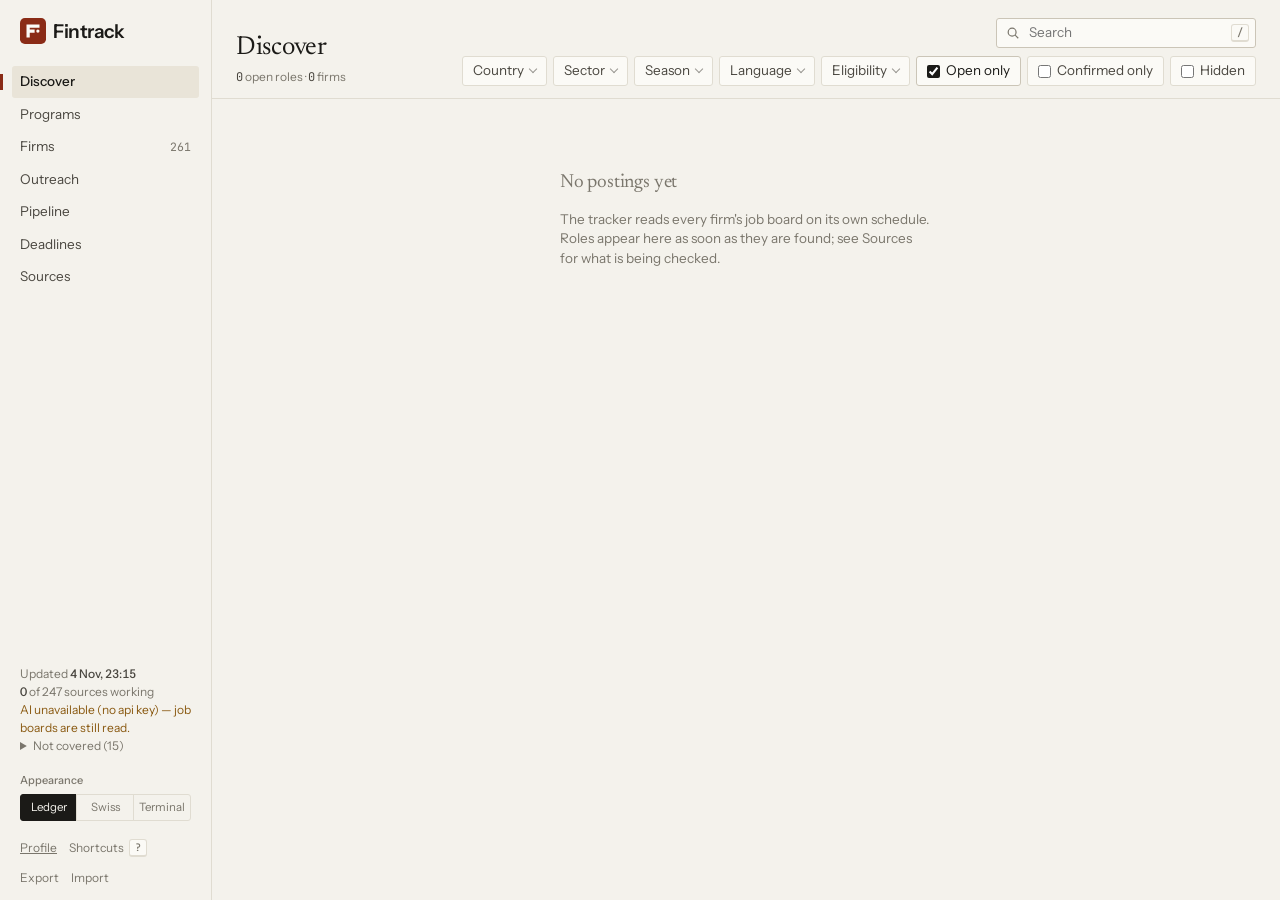
==== commit 89e0ac47: "Merge pull request #7 from crisamaa/claude/upbeat-dijkstra-jx4nqs Add the Ledger F logo to the site" ====
--- a/site/index.html
+++ b/site/index.html
@@ -4,7 +4,7 @@
 <meta charset="utf-8">
 <meta name="viewport" content="width=device-width, initial-scale=1">
 <meta name="robots" content="noindex">
-<title>Fintrack — finance internships, Switzerland &amp; EU</title>
+<title>Fintrack — finance internships</title>
 <link rel="preconnect" href="https://fonts.googleapis.com">
 <link rel="preconnect" href="https://fonts.gstatic.com" crossorigin>
 <link id="theme-fonts" rel="stylesheet" href="https://fonts.googleapis.com/css2?family=Instrument+Sans:wght@400;500;600&family=Newsreader:opsz,wght@6..72,400;6..72,500&family=JetBrains+Mono:wght@400;500&display=swap">
@@ -42,8 +42,12 @@
     </div>
     <ul class="nav">
       <li><a href="#discover" data-view="discover"><span>Discover</span><kbd>1</kbd><span class="nav-count" id="count-discover"></span></a></li>
-      <li><a href="#pipeline" data-view="pipeline"><span>Pipeline</span><kbd>2</kbd><span class="nav-count" id="count-pipeline"></span></a></li>
-      <li><a href="#deadlines" data-view="deadlines"><span>Deadlines</span><kbd>3</kbd><span class="nav-count" id="count-deadlines"></span></a></li>
+      <li><a href="#programs" data-view="programs"><span>Programs</span><kbd>2</kbd><span class="nav-count" id="count-programs"></span></a></li>
+      <li><a href="#firms" data-view="firms"><span>Firms</span><kbd>3</kbd><span class="nav-count" id="count-firms"></span></a></li>
+      <li><a href="#outreach" data-view="outreach"><span>Outreach</span><kbd>4</kbd><span class="nav-count" id="count-outreach"></span></a></li>
+      <li><a href="#pipeline" data-view="pipeline"><span>Pipeline</span><kbd>5</kbd><span class="nav-count" id="count-pipeline"></span></a></li>
+      <li><a href="#deadlines" data-view="deadlines"><span>Deadlines</span><kbd>6</kbd><span class="nav-count" id="count-deadlines"></span></a></li>
+      <li><a href="#sources" data-view="sources"><span>Sources</span><kbd>7</kbd><span class="nav-count" id="count-sources"></span></a></li>
     </ul>
     <div class="rail-foot">
       <section class="coverage" id="coverage" aria-label="Data coverage"></section>
@@ -54,6 +58,7 @@
         <label><input type="radio" name="theme" value="terminal"><span>Terminal</span></label>
       </fieldset>
       <div class="rail-actions">
+        <a class="link" href="#profile" data-view="profile" id="open-profile">Profile</a>
         <button type="button" class="link" id="open-shortcuts">Shortcuts <kbd>?</kbd></button>
         <button type="button" class="link" id="export">Export</button>
         <label class="link file-link">Import<input type="file" id="import" accept="application/json" hidden></label>
@@ -71,7 +76,7 @@
         <label class="search">
           <span class="visually-hidden">Search roles</span>
           <svg aria-hidden="true" viewBox="0 0 16 16" width="14" height="14"><circle cx="7" cy="7" r="4.5" fill="none" stroke="currentColor" stroke-width="1.4"/><path d="M10.5 10.5 14 14" stroke="currentColor" stroke-width="1.4"/></svg>
-          <input id="search" type="search" placeholder="Firm, role or city" autocomplete="off" spellcheck="false">
+          <input id="search" type="search" placeholder="Search" autocomplete="off" spellcheck="false">
           <kbd>/</kbd>
         </label>
         <div class="filters" id="filters"></div>
@@ -88,7 +93,7 @@
 <dialog id="shortcuts" class="dialog" aria-labelledby="shortcuts-title">
   <h2 id="shortcuts-title">Keyboard</h2>
   <dl class="keys">
-    <dt><kbd>1</kbd> <kbd>2</kbd> <kbd>3</kbd></dt><dd>Discover, Pipeline, Deadlines</dd>
+    <dt><kbd>1</kbd>–<kbd>7</kbd></dt><dd>Discover, Programs, Firms, Outreach, Pipeline, Deadlines, Sources</dd>
     <dt><kbd>/</kbd></dt><dd>Search</dd>
     <dt><kbd>j</kbd> <kbd>k</kbd></dt><dd>Next / previous role</dd>
     <dt><kbd>Enter</kbd></dt><dd>Open details</dd>
@@ -96,6 +101,7 @@
     <dt><kbd>a</kbd></dt><dd>Mark as applied</dd>
     <dt><kbd>[</kbd> <kbd>]</kbd></dt><dd>Move stage back / forward</dd>
     <dt><kbd>o</kbd></dt><dd>Open the original ad</dd>
+    <dt><kbd>x</kbd></dt><dd>Not interested / undo</dd>
     <dt><kbd>Esc</kbd></dt><dd>Close details or clear search</dd>
   </dl>
   <form method="dialog"><button class="btn">Close</button></form>
--- a/site/style.css
+++ b/site/style.css
@@ -259,6 +259,7 @@
 }
 [data-theme="swiss"] .search { border-color: var(--line); border-bottom-color: var(--ink); }
 .search:focus-within { border-color: var(--ink); }
+.search[hidden] { display: none; }
 .search input { border: 0; outline: 0; background: none; flex: 1; min-width: 0; color: var(--ink); }
 .search input::-webkit-search-cancel-button { display: none; }
 .filters { display: flex; gap: 6px; flex-wrap: wrap; align-items: center; }
@@ -456,6 +457,29 @@
 .stage.rejected, .stage.withdrawn { color: var(--muted); }
 .stage.rejected .marks i, .stage.withdrawn .marks i { background: var(--line); }
 
+/* small status words, same type as .new */
+.tag {
+  font: 500 9.5px/1 var(--font-mono);
+  text-transform: uppercase;
+  letter-spacing: .06em;
+  margin-left: 6px;
+  vertical-align: 1px;
+  color: var(--muted);
+}
+.tag.soon { color: var(--soon); }
+.elig { font-size: 12px; color: var(--ink-2); }
+.elig::before { content: ""; display: inline-block; width: 6px; height: 6px; margin-right: 6px; vertical-align: 1px; background: var(--line-strong); }
+.elig.eligible { color: var(--good); }
+.elig.eligible::before { background: var(--good); }
+.elig.sponsorship::before { background: var(--soon); }
+.elig.ineligible { color: var(--muted); }
+.elig.ineligible::before { background: var(--accent); }
+.elig.potential::before { background: var(--ink-2); }
+.health-ok { color: var(--good); }
+.health-bad, .health-blocked { color: var(--accent); }
+.health-none { color: var(--muted); }
+.w-kind { font-weight: 500; }
+
 /* --- states -------------------------------------------------------------- */
 .state { max-width: 420px; margin: 72px auto; padding: 0 24px; text-align: left; }
 .state-title { font: var(--display-weight) 19px/1.3 var(--font-display); letter-spacing: var(--display-tracking); margin: 0 0 6px; }
@@ -538,6 +562,50 @@
 .history { list-style: none; margin: 0; padding: 0; font-size: 12px; color: var(--muted); display: grid; gap: 3px; }
 .history .date { color: var(--muted); margin-right: 8px; }
 .detail-note { padding: 14px 20px 20px; font-size: 12px; color: var(--muted); margin: 0; }
+.detail-line { margin: 10px 0 0; }
+.detail-section p.sub, .detail-head p.sub { color: var(--muted); font-size: 12px; margin: 8px 0; }
+.detail-verdict { margin: 0 0 8px; }
+.detail-section h3 + .reasons, .detail-section .reasons + h3 { margin-top: 0; }
+.detail-section .reasons + h3 { margin-top: 14px; }
+.reasons { list-style: none; margin: 0 0 10px; padding: 0; display: grid; gap: 6px; font-size: 12.5px; color: var(--ink-2); }
+.reasons li { display: grid; grid-template-columns: 28px 1fr; gap: 6px; align-items: baseline; }
+.reasons .mark { font-family: var(--font-mono); font-size: 11.5px; color: var(--muted); text-align: right; }
+.reasons .r-pass .mark { color: var(--good); }
+.reasons .r-fail .mark { color: var(--accent); }
+.reasons .r-sponsorship .mark { color: var(--soon); }
+.quote { display: block; font-size: 11.5px; margin-top: 2px; }
+.evidence { margin-top: 12px; }
+.evidence > summary { cursor: pointer; }
+.facts.compact { padding: 6px 0 0; border-bottom: 0; grid-template-columns: 96px 1fr; font-size: 12px; }
+.detail-section .history a, .detail-section a.sub { color: var(--ink-2); }
+.draft:not(:empty) { margin-top: 4px; }
+.field select, .rights-row select, .rights-row input, .field-row > input, .field-row > select {
+  border: 1px solid var(--line-strong);
+  border-radius: var(--radius);
+  background: var(--bg);
+  padding: 6px 8px;
+  width: 100%;
+  min-width: 0;
+}
+.field-row > input:focus, .field-row > select:focus, .field select:focus { outline: none; border-color: var(--ink); }
+.field .field-row + .field-row { margin-top: 6px; }
+
+/* full-width forms in the content area (Profile) */
+.page-form { max-width: 760px; padding: 4px 24px 24px; }
+.page-form .detail-section { padding-left: 0; padding-right: 0; }
+.section-title {
+  margin: 0 0 4px;
+  font: var(--display-weight) 15px/1.2 var(--font-display);
+  letter-spacing: var(--display-tracking);
+}
+.page-form .sub { color: var(--muted); margin: 4px 0 0; }
+.checks { display: flex; flex-wrap: wrap; gap: 6px; }
+.rights { list-style: none; margin: 12px 0 0; padding: 0; display: grid; gap: 6px; }
+.rights-row { grid-template-columns: 1.4fr 1.2fr 1fr auto auto; align-items: center; }
+
+/* operations summary above the Sources table */
+.ops-summary { padding: 10px 24px 14px; grid-template-columns: 120px 1fr; border-bottom: 0; }
+.grid + .grid { margin-top: 8px; }
 
 /* --- dialog & toast ------------------------------------------------------ */
 .dialog {
@@ -586,7 +654,8 @@
 }
 /* Columns give way by the width of the table itself, so the detail pane never squeezes the role title. */
 @container view (max-width: 1080px) { .col-sector, .col-lang, .col-updated { display: none; } }
-@container view (max-width: 860px) { .col-season, .col-closes, .col-what { display: none; } }
+@container view (max-width: 960px) { .col-fit { display: none; } }
+@container view (max-width: 860px) { .col-season, .col-closes, .col-what, .col-window { display: none; } }
 @container view (max-width: 680px) { .col-status, .col-loc { display: none; } }
 @container view (max-width: 560px) {
   .grid thead { display: none; }
@@ -616,15 +685,16 @@
   .group-row td.group-cell { display: block !important; padding: 18px 16px 6px !important; border-bottom: 1px solid var(--line-strong); }
 }
 @media (max-width: 760px) {
-  .app, .app.has-detail { grid-template-columns: 1fr; grid-template-rows: auto 1fr; }
+  .app, .app.has-detail { grid-template-columns: minmax(0, 1fr); grid-template-rows: auto 1fr; }
   .rail {
+    min-width: 0;
     flex-direction: row; align-items: center; gap: 4px; padding: 10px 16px;
     border-right: 0; border-bottom: 1px solid var(--line); overflow: visible;
   }
   .brand { padding: 0 6px 0 0; font-size: 0; gap: 0; }
   .brand-name { display: none; }
   .nav a { font-size: 13px; }
-  .nav { display: flex; gap: 2px; }
+  .nav { display: flex; gap: 2px; overflow-x: auto; scrollbar-width: none; min-width: 0; }
   .nav a { padding: 5px 8px; grid-template-columns: auto auto; }
   .nav a kbd { display: none; }
   .nav a[aria-current="page"]::before { display: none; }
@@ -633,6 +703,8 @@
   .bar h1 { font-size: 22px; }
   .detail { position: fixed; inset: 0; width: auto !important; z-index: 30; }
   .facts { grid-template-columns: 100px 1fr; }
+  .rights-row { grid-template-columns: 1fr 1fr; }
+  .page-form { padding: 4px 16px 24px; }
 }
 @media (max-width: 400px) { .nav-count { display: none; } }
 @media (prefers-reduced-motion: reduce) {
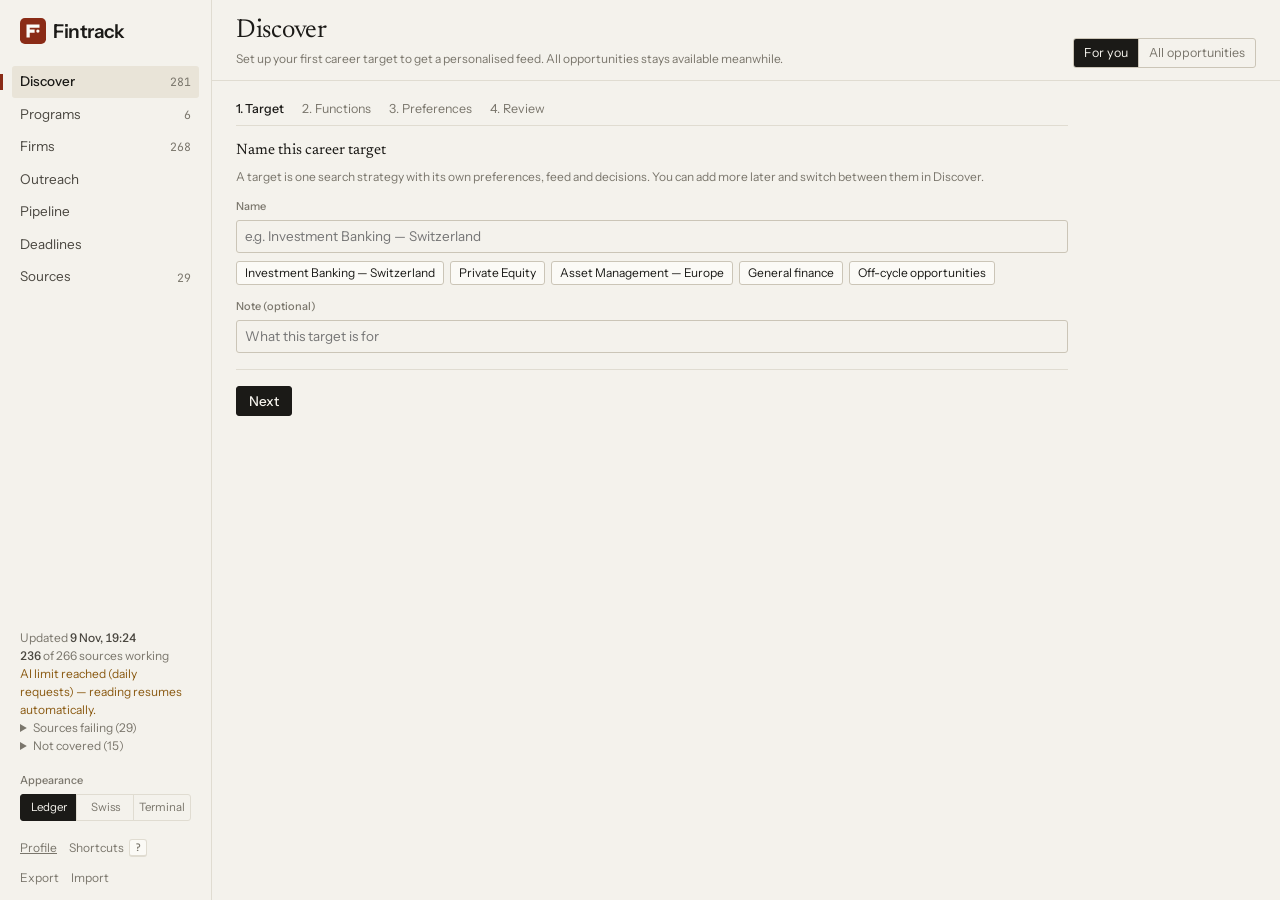
==== commit 023c91fe: "Make For you the default Discover view, with targets, review pane and feedback For you: section tabs" ====
--- a/site/index.html
+++ b/site/index.html
@@ -97,17 +97,20 @@
     <dt><kbd>/</kbd></dt><dd>Search</dd>
     <dt><kbd>j</kbd> <kbd>k</kbd></dt><dd>Next / previous role</dd>
     <dt><kbd>Enter</kbd></dt><dd>Open details</dd>
-    <dt><kbd>s</kbd></dt><dd>Shortlist or remove</dd>
+    <dt><kbd>s</kbd></dt><dd>Save (For you) · shortlist or remove (tables)</dd>
+    <dt><kbd>x</kbd></dt><dd>Dismiss from this target (For you) · not interested (tables)</dd>
     <dt><kbd>a</kbd></dt><dd>Mark as applied</dd>
+    <dt><kbd>l</kbd></dt><dd>Review later (For you)</dd>
+    <dt><kbd>u</kbd></dt><dd>Undo the last dismissal or change</dd>
     <dt><kbd>[</kbd> <kbd>]</kbd></dt><dd>Move stage back / forward</dd>
     <dt><kbd>o</kbd></dt><dd>Open the original ad</dd>
-    <dt><kbd>x</kbd></dt><dd>Not interested / undo</dd>
     <dt><kbd>Esc</kbd></dt><dd>Close details or clear search</dd>
   </dl>
   <form method="dialog"><button class="btn">Close</button></form>
 </dialog>
 
 <div class="toast" id="toast" role="status" aria-live="polite"></div>
+<div class="undo-bar" id="undo" role="status" aria-live="polite" hidden></div>
 <script type="module" src="app.js"></script>
 </body>
 </html>
--- a/site/style.css
+++ b/site/style.css
@@ -142,7 +142,24 @@
   height: 100vh;
   height: 100dvh;
 }
-.app.has-detail { grid-template-columns: 212px minmax(0, 1fr) min(420px, 38vw); }
+.app {
+  --detail-col: min(var(--detail-w, 400px), 60vw);
+  position: relative;
+}
+.app.has-detail { grid-template-columns: 212px minmax(0, 1fr) var(--detail-col); }
+/* Drag handle on the detail pane's left edge. */
+.detail-resize { display: none; }
+.app.has-detail .detail-resize {
+  display: block;
+  position: absolute;
+  top: 0; bottom: 0;
+  right: calc(var(--detail-col) - 3px);
+  width: 6px;
+  cursor: col-resize;
+  z-index: 31;
+}
+.detail-resize:hover, .detail-resize:focus-visible, .is-resizing .detail-resize { background: var(--line-strong); outline: none; }
+.is-resizing, .is-resizing * { cursor: col-resize !important; user-select: none; }
 
 /* rail */
 .rail {
@@ -319,6 +336,14 @@
 .menu-pop .opt input { margin: 0; accent-color: var(--ink); }
 .menu-pop .opt .num { color: var(--muted); font-size: 11.5px; }
 .menu-pop .hint { margin: 6px 6px 2px; font-size: 11.5px; color: var(--muted); max-width: 240px; }
+.menu-pop .opt[hidden] { display: none; }
+.menu-pop .opt-mode { border-bottom: 1px solid var(--line); border-radius: 0; margin-bottom: 4px; padding-bottom: 8px; }
+.menu-find {
+  width: 100%; margin: 0 0 6px; padding: 5px 8px; border: 1px solid var(--line-strong); border-radius: var(--radius);
+  background: var(--bg); color: var(--ink);
+}
+.menu-find:focus { outline: none; border-color: var(--ink); }
+.menu-pop .link:disabled { opacity: .45; cursor: default; }
 .menu-pop .menu-actions { display: flex; justify-content: space-between; padding: 6px 6px 2px; border-top: 1px solid var(--line); margin-top: 4px; }
 
 .toggle {
@@ -360,6 +385,28 @@
 .grid th button:hover { color: var(--ink); }
 .grid th button:focus-visible { outline: 2px solid var(--accent); }
 .grid th[aria-sort] button { color: var(--ink); }
+/* column resize grip on a header's right edge */
+.col-resize { position: absolute; top: 6px; bottom: 6px; right: 0; width: 7px; cursor: col-resize; border-right: 1px solid transparent; }
+.grid th:hover .col-resize { border-right-color: var(--line-strong); }
+.col-resize:hover { border-right: 2px solid var(--ink-2) !important; }
+/* Columns autofit dropped because the table could not show them in full. */
+.grid.drop-col-lang .col-lang, .grid.drop-col-sector .col-sector, .grid.drop-col-closes .col-closes,
+.grid.drop-col-updated .col-updated, .grid.drop-col-season .col-season, .grid.drop-col-what .col-what,
+.grid.drop-col-window .col-window, .grid.drop-col-status .col-status, .grid.drop-col-fit .col-fit,
+.grid.drop-col-loc .col-loc { display: none; }
+/* Hidden copy of a cell's content that autofit measures. */
+.probe { position: absolute; left: 0; top: 0; width: max-content; white-space: nowrap; visibility: hidden; pointer-events: none; }
+/* Wrap mode: text columns wrap instead of being cut off (table layout only; the narrow card layout wraps anyway). */
+@container view (min-width: 561px) {
+  .grid.wrap td.c-role, .grid.wrap td.c-firm, .grid.wrap td.col-loc, .grid.wrap td.col-sector, .grid.wrap td.c-loc {
+    white-space: normal;
+    overflow-wrap: break-word;
+    text-overflow: clip;
+    padding-top: 7px;
+    padding-bottom: 7px;
+    line-height: 1.35;
+  }
+}
 .grid th[aria-sort="ascending"] button::after { content: "↑"; font-family: var(--font-mono); }
 .grid th[aria-sort="descending"] button::after { content: "↓"; font-family: var(--font-mono); }
 .grid th.r, .grid td.r { text-align: right; }
@@ -475,6 +522,9 @@
 .elig.ineligible { color: var(--muted); }
 .elig.ineligible::before { background: var(--accent); }
 .elig.potential::before { background: var(--ink-2); }
+.elig.language_gap { color: var(--soon); }
+.elig.language_gap::before { background: var(--soon); }
+.reasons .r-gap .mark { color: var(--soon); }
 .health-ok { color: var(--good); }
 .health-bad, .health-blocked { color: var(--accent); }
 .health-none { color: var(--muted); }
@@ -641,11 +691,15 @@
 
 /* --- responsive ---------------------------------------------------------- */
 @media (max-width: 1180px) {
+  .app { --detail-col: min(var(--detail-w, 360px), 45vw); }
+}
+@media (max-width: 900px) {
   .app.has-detail { grid-template-columns: 212px minmax(0, 1fr); }
   .app.has-detail .detail {
-    position: fixed; top: 0; right: 0; bottom: 0; width: min(420px, 100vw); z-index: 30;
+    position: fixed; top: 0; right: 0; bottom: 0; width: min(var(--detail-w, 420px), 100vw); z-index: 30;
     box-shadow: -16px 0 40px -20px rgb(0 0 0 / .35);
   }
+  .app.has-detail .detail-resize { display: none; }
 }
 @media (max-width: 900px) {
   .bar { grid-template-columns: 1fr; }
@@ -710,3 +764,115 @@
 @media (prefers-reduced-motion: reduce) {
   * { transition: none !important; animation: none !important; }
 }
+
+/* --- Discover: For you ---------------------------------------------------- */
+.bar:has(.crumb) { grid-template-columns: minmax(0, auto) minmax(0, 1fr); }
+.bar:has(.crumb) .bar-title { min-width: 0; }
+.bar h1:has(.crumb) { white-space: nowrap; overflow: hidden; text-overflow: ellipsis; }
+.bar h1 .crumb { color: var(--muted); font-size: .72em; }
+.mode-switch { display: inline-flex; border: 1px solid var(--line-strong); border-radius: var(--radius); overflow: hidden; height: 30px; }
+.mode-switch button { all: unset; cursor: pointer; padding: 0 10px; font-size: 12.5px; color: var(--muted); display: inline-flex; align-items: center; }
+.mode-switch button + button { border-left: 1px solid var(--line-strong); }
+.mode-switch button:hover { color: var(--ink); }
+.mode-switch button[aria-pressed="true"] { background: var(--ink); color: var(--bg); }
+.mode-switch button:focus-visible { outline: 2px solid var(--accent); outline-offset: -2px; }
+.target-menu .menu-pop { min-width: 260px; }
+
+.feed { padding: 0 0 24px; }
+.tabs { display: flex; gap: 2px; padding: 0 24px; border-bottom: 1px solid var(--line); position: sticky; top: 0; background: var(--bg); z-index: 2; overflow-x: auto; scrollbar-width: none; }
+.tab { all: unset; cursor: pointer; padding: 10px 10px 9px; font-size: 13px; color: var(--muted); border-bottom: 2px solid transparent; white-space: nowrap; display: inline-flex; gap: 6px; align-items: baseline; }
+.tab .num { font-size: 11.5px; color: var(--muted); }
+.tab:hover { color: var(--ink); }
+.tab[aria-selected="true"] { color: var(--ink); font-weight: 500; border-bottom-color: var(--accent); }
+.tab:focus-visible { outline: 2px solid var(--accent); outline-offset: -2px; }
+.tab.minor { font-size: 12px; }
+.tabs-sep { width: 1px; background: var(--line); margin: 10px 8px; flex: none; }
+.feed-list { list-style: none; margin: 0; padding: 0; }
+.feed-row { padding: 8px 24px 9px; border-bottom: 1px solid var(--line); cursor: default; display: grid; gap: 1px; outline: none; }
+.feed-row:hover { background: var(--select); }
+.feed-row.focused { background: var(--select); box-shadow: inset 3px 0 0 var(--accent); }
+.feed-row.selected { background: var(--select); }
+.feed-line { display: flex; justify-content: space-between; gap: 12px; align-items: baseline; }
+.feed-line .firm { overflow: hidden; text-overflow: ellipsis; white-space: nowrap; }
+.feed-title { color: var(--ink-2); line-height: 1.35; }
+.feed-title .role-title { color: var(--ink); }
+.feed-meta { display: flex; flex-wrap: wrap; gap: 0 10px; font-size: 12px; color: var(--muted); }
+.feed-note, .feed-foot { margin: 12px 24px; font-size: 12.5px; color: var(--muted); }
+.feed-foot { margin-top: 18px; }
+.show-more { margin: 10px 24px 0; }
+.opening { padding: 14px 24px; border-bottom: 1px solid var(--line); }
+.opening h2 { margin: 0 0 8px; }
+
+/* match category: words first; a small square shows strength without relying on colour */
+.cat { font-size: 12px; color: var(--ink-2); white-space: nowrap; }
+.cat::before { content: ""; display: inline-block; width: 7px; height: 7px; margin-right: 5px; vertical-align: 0; border: 1px solid var(--ink-2); }
+.cat-top { color: var(--ink); font-weight: 500; }
+.cat-top::before { background: var(--ink); border-color: var(--ink); }
+.cat-good::before { box-shadow: inset 0 -3px 0 var(--ink-2); }
+.cat-adjacent::before, .cat-low::before { border-color: var(--line-strong); }
+.cat-low { color: var(--muted); }
+.cat-review::before { border-style: dashed; border-color: var(--soon); }
+.cat-review { color: var(--soon); }
+
+.suggestion { margin: 14px 24px 4px; padding: 12px 14px; border: 1px solid var(--line-strong); border-left: 3px solid var(--ink); border-radius: var(--radius); background: var(--surface); }
+.suggestion-text { margin: 0 0 4px; font-weight: 500; }
+.suggestion .sub { margin: 0 0 8px; color: var(--muted); font-size: 12px; }
+.suggestion .evidence { margin: 0 0 8px; }
+
+.detail-status { margin: 12px 0 0; display: flex; flex-wrap: wrap; gap: 4px 8px; align-items: baseline; font-size: 12.5px; }
+.detail-status .tag { margin-left: 0; }
+.detail .resurfaced { background: var(--accent-soft); }
+.reasons .t-pos .mark { color: var(--good); }
+.reasons .t-neg .mark { color: var(--accent); }
+.reasons .t-unk .mark { color: var(--soon); }
+.role-line { display: flex; flex-wrap: wrap; gap: 2px 0; align-items: baseline; }
+.role-fix { margin-left: 8px; }
+.role-fix select { border: 1px solid var(--line); border-radius: var(--radius); background: var(--bg); padding: 1px 4px; font-size: 12px; color: var(--muted); max-width: 190px; }
+.desc { margin: 0; color: var(--ink-2); font-size: 12.5px; white-space: pre-line; }
+
+.undo-bar {
+  position: fixed; left: 50%; bottom: 20px; transform: translateX(-50%); z-index: 41;
+  display: flex; flex-wrap: wrap; gap: 6px 12px; align-items: center; max-width: min(720px, calc(100vw - 32px));
+  background: var(--ink); color: var(--bg); padding: 8px 14px; border-radius: var(--radius); font-size: 12.5px;
+}
+.undo-bar[hidden] { display: none; }
+.undo-bar .link { color: var(--bg); font-size: 12.5px; text-decoration: underline; }
+.undo-bar .link kbd { color: var(--bg); border-color: color-mix(in srgb, var(--bg) 40%, transparent); }
+.undo-bar .sub { color: color-mix(in srgb, var(--bg) 70%, transparent); }
+.undo-reasons { display: flex; flex-wrap: wrap; gap: 4px; align-items: center; }
+.undo-bar .chip { color: var(--bg); border-color: color-mix(in srgb, var(--bg) 35%, transparent); background: none; }
+.undo-bar .chip[aria-pressed="true"] { background: var(--bg); color: var(--ink); }
+
+.chip { border: 1px solid var(--line-strong); border-radius: var(--radius); background: var(--surface); padding: 2px 8px; font-size: 12px; cursor: pointer; display: inline-flex; gap: 6px; align-items: center; }
+.chip:hover { border-color: var(--ink); }
+.chip.on { cursor: default; }
+
+/* target editor */
+.target-form { max-width: 880px; }
+.steps { list-style: none; display: flex; gap: 18px; padding: 14px 0 6px; margin: 0; border-bottom: 1px solid var(--line); flex-wrap: wrap; }
+.steps li .link { font-size: 12.5px; }
+.steps li.on .link { color: var(--ink); font-weight: 500; }
+.steps li.done .link { color: var(--ink-2); }
+.toggle.any, .toggle.hard { margin-top: 8px; }
+.fn-grid { display: grid; grid-template-columns: repeat(auto-fill, minmax(380px, 1fr)); gap: 4px 24px; margin-top: 12px; }
+.fn-family h3 { margin: 10px 0 4px; }
+.fn-row { display: flex; justify-content: space-between; align-items: center; gap: 10px; padding: 3px 0; border-bottom: 1px dashed var(--line); }
+.fn-name { font-size: 12.5px; }
+.seg { display: inline-flex; border: 1px solid var(--line); border-radius: var(--radius); flex: none; }
+.seg-opt { position: relative; padding: 1px 7px; font-size: 11.5px; color: var(--muted); cursor: pointer; }
+.seg-opt + .seg-opt { border-left: 1px solid var(--line); }
+.seg-opt input { position: absolute; opacity: 0; inset: 0; margin: 0; cursor: pointer; }
+.seg-opt.on { background: var(--ink); color: var(--bg); }
+.seg-opt:has(input:focus-visible) { outline: 2px solid var(--accent); outline-offset: -1px; }
+.examples { margin-top: 8px; }
+.summary { grid-template-columns: 150px 1fr; }
+.form-actions { padding: 16px 0; align-items: center; }
+.form-actions .spacer { flex: 1; }
+@media (max-width: 760px) {
+  .tabs { padding: 0 16px; }
+  .feed-row { padding: 8px 16px; }
+  .fn-grid { grid-template-columns: 1fr; }
+  .suggestion { margin: 12px 16px 4px; }
+}
+.target-form .field input[type="checkbox"], .target-form .field input[type="radio"] { width: auto; padding: 0; border: 0; background: none; }
+.target-form .toggle { justify-self: start; white-space: nowrap; }
